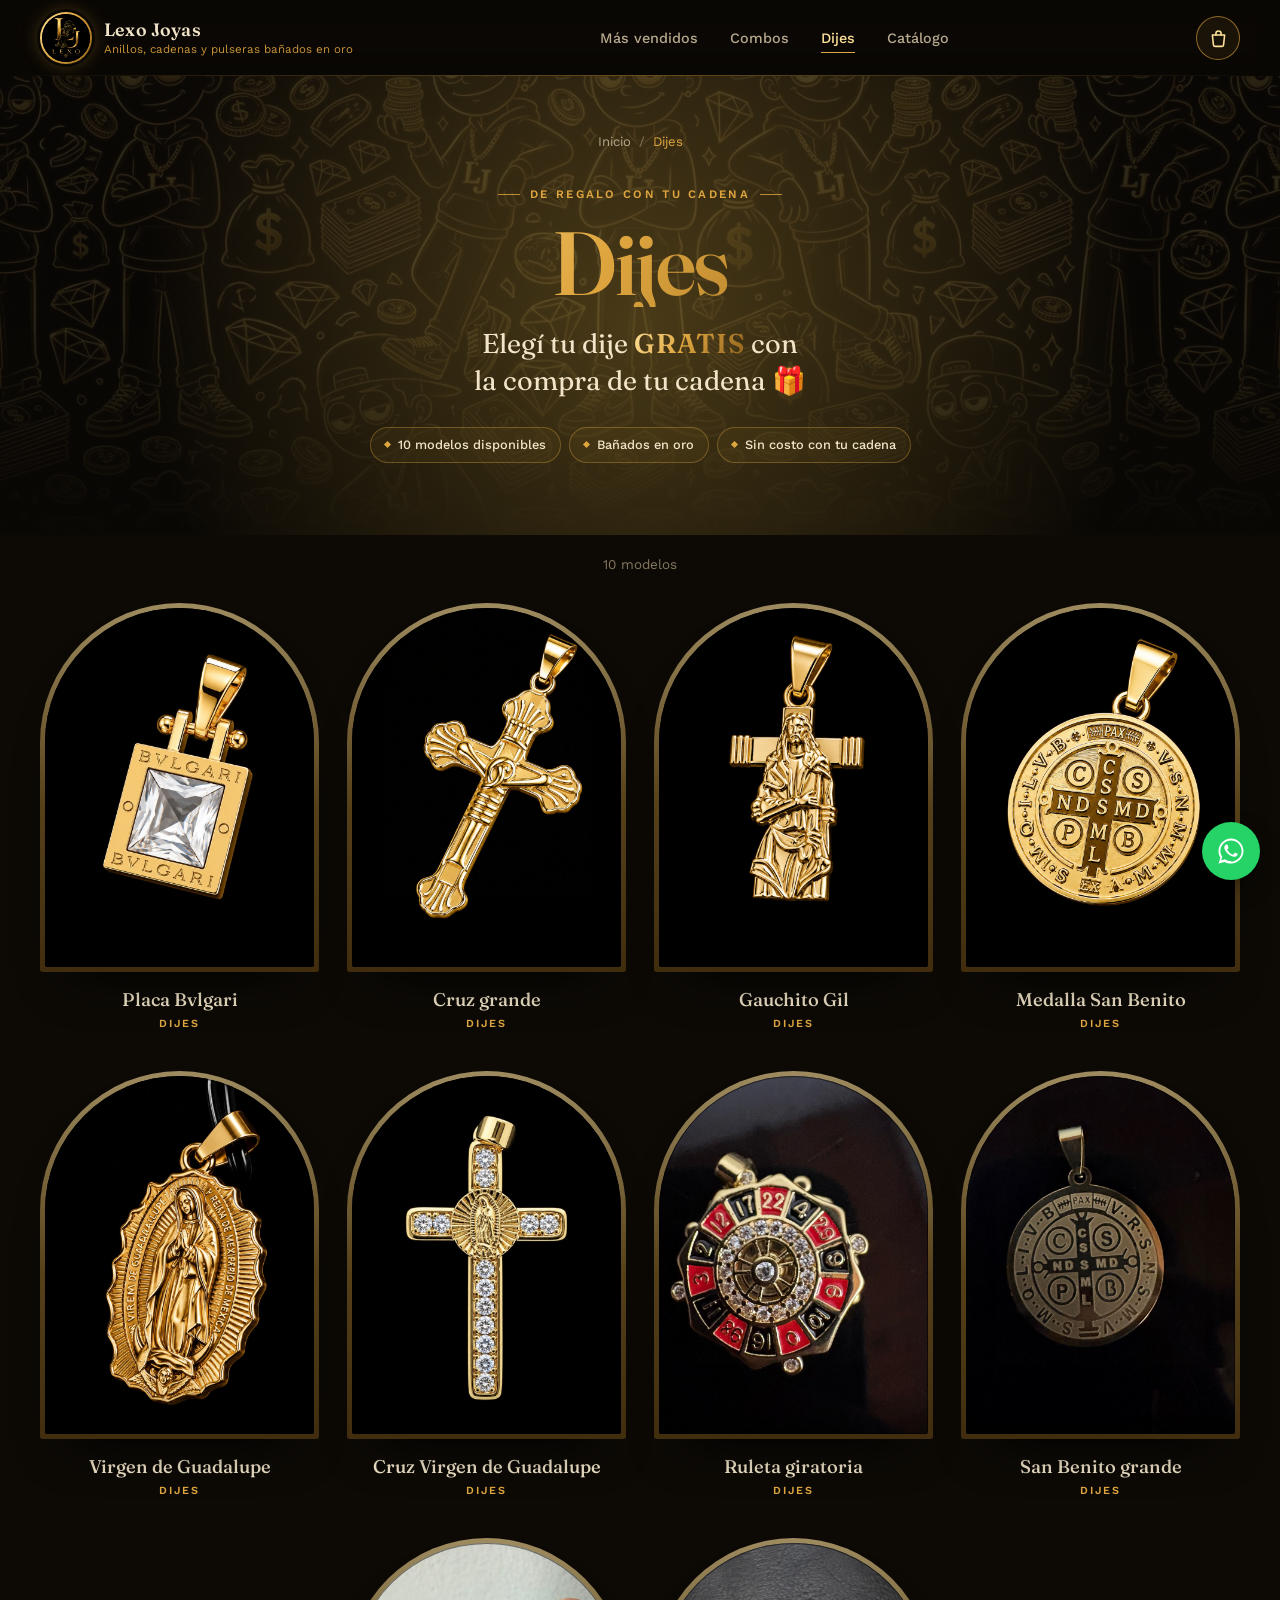
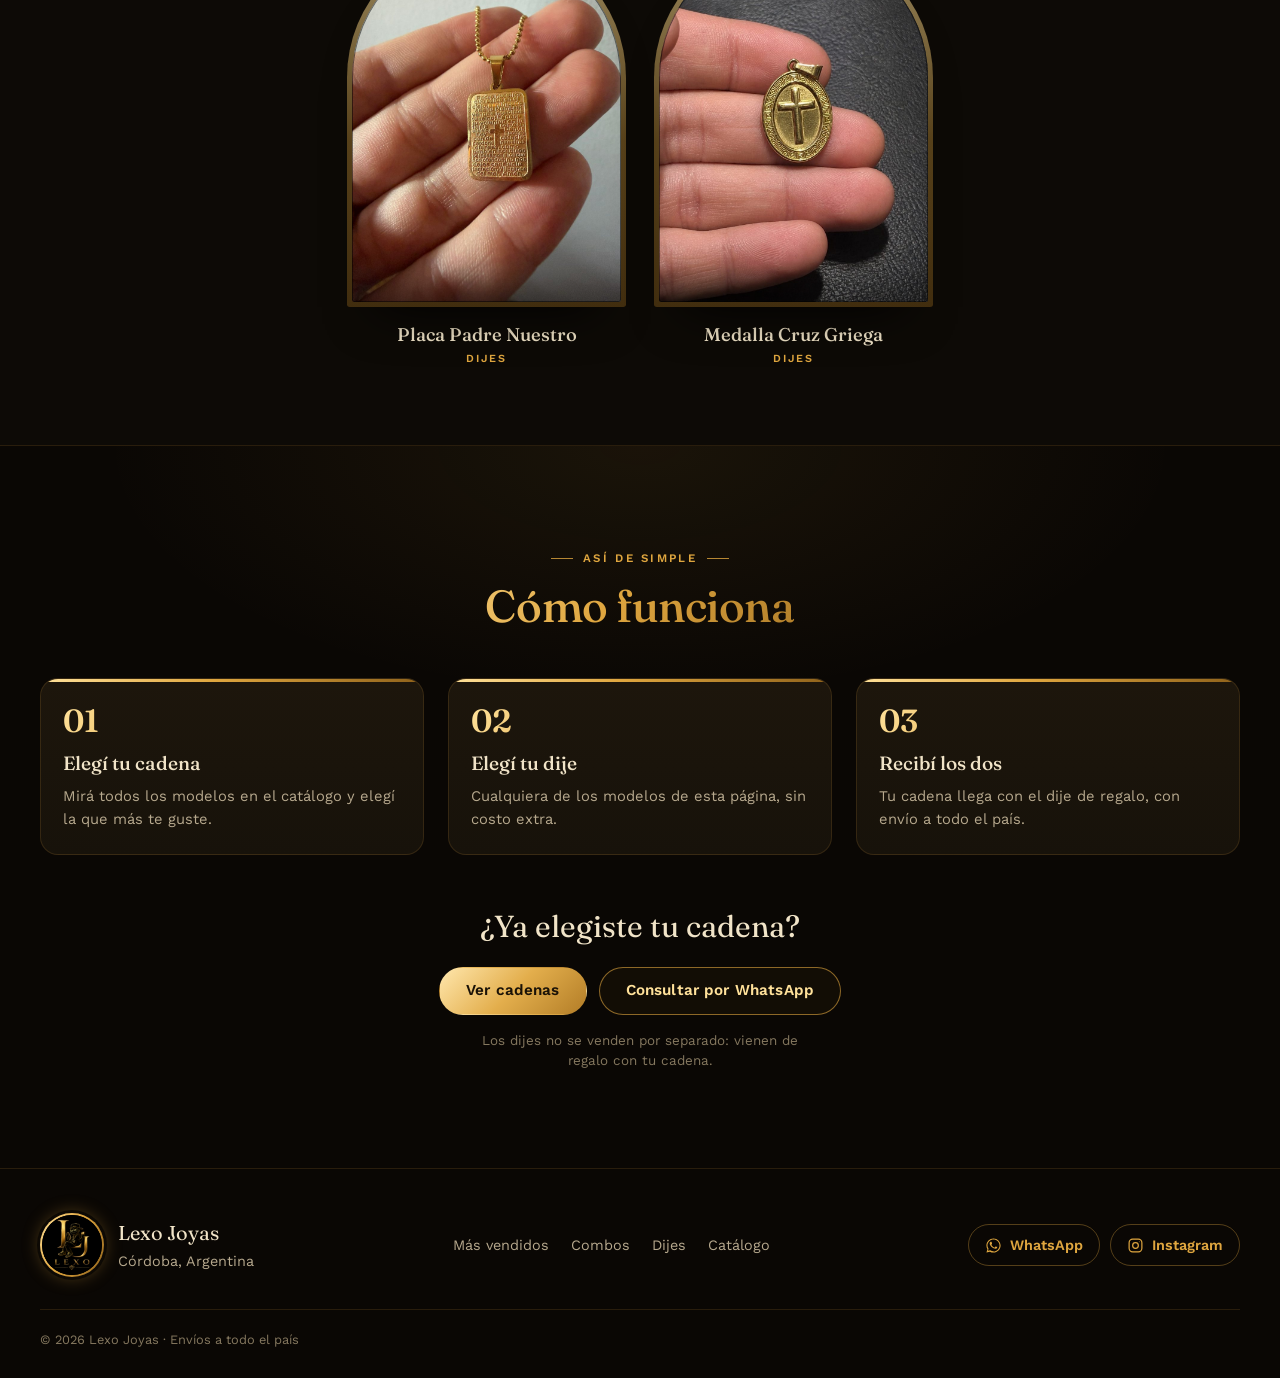
==== dijes.html @ ff671477 "Add files via upload" ====
<!DOCTYPE html>
<html lang="es">
<head>
  <meta charset="UTF-8" />
  <meta name="viewport" content="width=device-width, initial-scale=1.0" />
  <title>Dijes — Lexo Joyas</title>
  <meta name="description" content="Todos los dijes que podés elegir de regalo con la compra de tu cadena en Lexo Joyas." />
  <meta name="theme-color" content="#0a0704" />
  <link rel="icon" type="image/png" href="images/logo-icon-180.png" />
  <link rel="apple-touch-icon" href="images/logo-icon-180.png" />
  <link rel="preconnect" href="https://fonts.googleapis.com" />
  <link rel="preconnect" href="https://fonts.gstatic.com" crossorigin />
  <link
    href="https://fonts.googleapis.com/css2?family=Fraunces:opsz,wght@9..144,400;9..144,500;9..144,600&family=Work+Sans:wght@400;500;600;700&display=swap"
    rel="stylesheet"
  />
  <link rel="stylesheet" href="css/style.css" />
  <script>document.documentElement.classList.add("js");</script>
</head>
<body data-page="dijes">
  <a class="skip-link" href="#galeria">Saltar a la galería</a>

  <!-- ===================== ENCABEZADO ===================== -->
  <header class="site-header" id="site-header">
    <div class="header-inner">
      <a class="brand" href="index.html" aria-label="Lexo Joyas, volver al inicio">
        <span class="brand-avatar">
          <img class="brand-logo" src="images/logo-circle.png" alt="" width="52" height="52" />
        </span>
        <span class="brand-text">
          <span class="brand-name">Lexo Joyas</span>
          <span class="brand-tagline">Anillos, cadenas y pulseras bañados en oro</span>
        </span>
      </a>

      <nav class="main-nav" aria-label="Secciones de la tienda">
        <a href="index.html#destacados">Más vendidos</a>
        <a href="index.html#combos">Combos</a>
        <a href="dijes.html" aria-current="page">Dijes</a>
        <a href="index.html#catalogo">Catálogo</a>
      </nav>

      <button type="button" class="cart-button" id="cart-button" aria-label="Ver carrito" aria-controls="cart-drawer" aria-expanded="false">
        <svg viewBox="0 0 24 24" fill="none" stroke="currentColor" stroke-width="1.8" stroke-linecap="round" stroke-linejoin="round" aria-hidden="true">
          <path d="M5 8h14l-1.2 11.2a2 2 0 0 1-2 1.8H8.2a2 2 0 0 1-2-1.8L5 8Z" />
          <path d="M9 8V6.5a3 3 0 0 1 6 0V8" />
        </svg>
        <span class="cart-count" id="cart-count" hidden>0</span>
      </button>
    </div>
  </header>

  <main id="main">
    <!-- ===================== PORTADA DE DIJES ===================== -->
    <section class="page-hero" id="top">
      <div class="hero-money-bg" aria-hidden="true"></div>
      <div class="hero-glow" aria-hidden="true"></div>
      <div class="page-hero-inner">
        <nav class="breadcrumb" aria-label="Estás en">
          <a href="index.html">Inicio</a>
          <span aria-hidden="true">/</span>
          <span aria-current="page">Dijes</span>
        </nav>
        <p class="eyebrow">De regalo con tu cadena</p>
        <h1 class="page-title gold-heading">Dijes</h1>
        <p class="dijes-headline" id="dijes-headline">Elegí tu dije GRATIS con la compra de tu cadena 🎁</p>
        <ul class="page-hero-chips">
          <li id="dijes-total">Modelos disponibles</li>
          <li>Bañados en oro</li>
          <li>Sin costo con tu cadena</li>
        </ul>
      </div>
    </section>

    <!-- ===================== FILTROS ===================== -->
    <div class="catalog-controls dijes-controls" id="galeria" aria-label="Filtrar dijes">
      <div class="controls-inner">
        <div class="category-pills" id="dije-type-pills" role="group" aria-label="Filtrar por tipo de dije"></div>
      </div>
    </div>

    <!-- ===================== GALERÍA ===================== -->
    <section class="section-inner catalog-body dijes-gallery" aria-live="polite" aria-label="Galería de dijes">
      <p class="catalog-count" id="dijes-count"></p>
      <div class="dijes-grid dijes-grid-full" id="dijes-grid"></div>
    </section>

    <!-- ===================== CÓMO FUNCIONA ===================== -->
    <section class="section dijes-how" aria-labelledby="how-title">
      <div class="section-inner">
        <div class="section-head is-center reveal">
          <p class="eyebrow">Así de simple</p>
          <h2 class="section-title gold-heading" id="how-title">Cómo funciona</h2>
        </div>
        <ol class="steps">
          <li class="step reveal">
            <span class="step-num">01</span>
            <h3>Elegí tu cadena</h3>
            <p>Mirá todos los modelos en el catálogo y elegí la que más te guste.</p>
          </li>
          <li class="step reveal" style="--reveal-delay: 80ms">
            <span class="step-num">02</span>
            <h3>Elegí tu dije</h3>
            <p>Cualquiera de los modelos de esta página, sin costo extra.</p>
          </li>
          <li class="step reveal" style="--reveal-delay: 160ms">
            <span class="step-num">03</span>
            <h3>Recibí los dos</h3>
            <p>Tu cadena llega con el dije de regalo, con envío a todo el país.</p>
          </li>
        </ol>

        <div class="dijes-final-cta reveal">
          <p class="dijes-final-title">¿Ya elegiste tu cadena?</p>
          <div class="dijes-actions">
            <a class="btn btn-gold" href="index.html?categoria=Cadenas#catalogo">Ver cadenas</a>
            <a class="btn btn-outline" id="dijes-whatsapp" href="https://wa.me/5493516847182" target="_blank" rel="noopener">Consultar por WhatsApp</a>
          </div>
          <p class="dijes-note">Los dijes no se venden por separado: vienen de regalo con tu cadena.</p>
        </div>
      </div>
    </section>
  </main>

  <!-- ===================== PIE DE PÁGINA ===================== -->
  <footer class="site-footer">
    <div class="footer-inner">
      <div class="footer-brand-block">
        <span class="brand-avatar brand-avatar-lg">
          <img src="images/logo-circle.png" alt="" width="64" height="64" loading="lazy" />
        </span>
        <div>
          <p class="footer-brand">Lexo Joyas</p>
          <p class="footer-location">Córdoba, Argentina</p>
        </div>
      </div>

      <nav class="footer-nav" aria-label="Secciones">
        <a href="index.html#destacados">Más vendidos</a>
        <a href="index.html#combos">Combos</a>
        <a href="dijes.html">Dijes</a>
        <a href="index.html#catalogo">Catálogo</a>
      </nav>

      <div class="footer-links">
        <a class="footer-whatsapp" href="https://wa.me/5493516847182" target="_blank" rel="noopener">
          <svg viewBox="0 0 24 24" fill="currentColor" aria-hidden="true">
            <path d="M17.5 14.4c-.3-.1-1.7-.9-2-1-.3-.1-.5-.1-.7.1-.2.3-.7 1-.9 1.2-.2.2-.3.2-.6.1-.3-.1-1.3-.5-2.5-1.5-.9-.8-1.5-1.8-1.7-2.1-.2-.3 0-.5.1-.6.1-.1.3-.3.4-.5.1-.1.2-.3.3-.4.1-.2 0-.4 0-.5C10 9 9.5 7.7 9.3 7.2c-.2-.5-.4-.4-.6-.4h-.5c-.2 0-.5.1-.7.3-.2.3-.9.9-.9 2.1s.9 2.5 1.1 2.7c.1.2 1.8 2.8 4.4 3.9.6.3 1.1.4 1.5.6.6.2 1.2.2 1.6.1.5-.1 1.7-.7 1.9-1.4.2-.7.2-1.2.2-1.4 0-.2-.2-.3-.5-.4z"/>
            <path d="M12 2C6.5 2 2 6.5 2 12c0 1.9.5 3.7 1.5 5.3L2 22l4.9-1.3C8.4 21.5 10.2 22 12 22c5.5 0 10-4.5 10-10S17.5 2 12 2zm0 18c-1.6 0-3.2-.4-4.5-1.2l-.3-.2-3 .8.8-2.9-.2-.3C4 15 3.5 13.5 3.5 12c0-4.7 3.8-8.5 8.5-8.5s8.5 3.8 8.5 8.5-3.8 8.5-8.5 8.5z"/>
          </svg>
          WhatsApp
        </a>
        <a class="footer-instagram" href="https://www.instagram.com/lexo.joyas/" target="_blank" rel="noopener">
          <svg viewBox="0 0 24 24" fill="none" stroke="currentColor" stroke-width="1.7" aria-hidden="true">
            <rect x="3" y="3" width="18" height="18" rx="5" />
            <circle cx="12" cy="12" r="4" />
            <circle cx="17.3" cy="6.7" r="0.6" fill="currentColor" stroke="none" />
          </svg>
          Instagram
        </a>
      </div>
    </div>
    <p class="footer-bottom">© <span id="footer-year"></span> Lexo Joyas · Envíos a todo el país</p>
  </footer>

  <!-- ===================== IMAGEN AMPLIADA ===================== -->
  <div class="lightbox-overlay" id="lightbox-overlay" role="dialog" aria-modal="true" aria-label="Imagen ampliada" hidden>
    <button type="button" class="lightbox-close" id="lightbox-close" aria-label="Cerrar imagen">✕</button>
    <button type="button" class="lightbox-nav lightbox-prev" id="lightbox-prev" aria-label="Foto anterior" hidden>
      <svg viewBox="0 0 24 24" fill="none" stroke="currentColor" stroke-width="2" stroke-linecap="round" stroke-linejoin="round" aria-hidden="true"><path d="m15 5-7 7 7 7" /></svg>
    </button>
    <img class="lightbox-image" id="lightbox-image" src="" alt="" />
    <button type="button" class="lightbox-nav lightbox-next" id="lightbox-next" aria-label="Foto siguiente" hidden>
      <svg viewBox="0 0 24 24" fill="none" stroke="currentColor" stroke-width="2" stroke-linecap="round" stroke-linejoin="round" aria-hidden="true"><path d="m9 5 7 7-7 7" /></svg>
    </button>
    <p class="lightbox-caption" id="lightbox-caption"></p>
    <p class="lightbox-counter" id="lightbox-counter" hidden></p>
  </div>

  <!-- ===================== CARRITO ===================== -->
  <div class="cart-overlay" id="cart-overlay"></div>
  <aside class="cart-drawer" id="cart-drawer" aria-label="Carrito de compras" aria-hidden="true">
    <div class="cart-drawer-header">
      <h2>Tu carrito <span class="cart-heading-count" id="cart-heading-count"></span></h2>
      <button type="button" class="cart-close" id="cart-close" aria-label="Cerrar carrito">
        <svg viewBox="0 0 24 24" fill="none" stroke="currentColor" stroke-width="1.8" stroke-linecap="round" aria-hidden="true"><path d="M6 6l12 12M18 6 6 18" /></svg>
      </button>
    </div>

    <div class="cart-body">
      <div class="cart-items" id="cart-items"></div>
      <div class="cart-empty" id="cart-empty">
        <span class="cart-empty-icon">
          <svg viewBox="0 0 24 24" fill="none" stroke="currentColor" stroke-width="1.5" stroke-linecap="round" stroke-linejoin="round" aria-hidden="true"><path d="M5 8h14l-1.2 11.2a2 2 0 0 1-2 1.8H8.2a2 2 0 0 1-2-1.8L5 8Z" /><path d="M9 8V6.5a3 3 0 0 1 6 0V8" /></svg>
        </span>
        <p class="cart-empty-title">Todavía no agregaste productos.</p>
        <p class="cart-empty-copy">Sumá cadenas, pulseras o anillos y finalizá tu pedido por WhatsApp.</p>
        <a class="btn btn-outline btn-sm" href="index.html#catalogo" id="cart-empty-cta">Ver catálogo</a>
      </div>
    </div>

    <div class="cart-footer" id="cart-footer">
      <p class="cart-gift-note" id="cart-gift-note" hidden></p>
      <div class="cart-total-row">
        <span>Total</span>
        <span id="cart-total">$0</span>
      </div>
      <a class="btn-cart-checkout" id="cart-checkout" href="#" target="_blank" rel="noopener">
        <svg viewBox="0 0 24 24" fill="currentColor" aria-hidden="true">
          <path d="M17.5 14.4c-.3-.1-1.7-.9-2-1-.3-.1-.5-.1-.7.1-.2.3-.7 1-.9 1.2-.2.2-.3.2-.6.1-.3-.1-1.3-.5-2.5-1.5-.9-.8-1.5-1.8-1.7-2.1-.2-.3 0-.5.1-.6.1-.1.3-.3.4-.5.1-.1.2-.3.3-.4.1-.2 0-.4 0-.5C10 9 9.5 7.7 9.3 7.2c-.2-.5-.4-.4-.6-.4h-.5c-.2 0-.5.1-.7.3-.2.3-.9.9-.9 2.1s.9 2.5 1.1 2.7c.1.2 1.8 2.8 4.4 3.9.6.3 1.1.4 1.5.6.6.2 1.2.2 1.6.1.5-.1 1.7-.7 1.9-1.4.2-.7.2-1.2.2-1.4 0-.2-.2-.3-.5-.4z"/>
          <path d="M12 2C6.5 2 2 6.5 2 12c0 1.9.5 3.7 1.5 5.3L2 22l4.9-1.3C8.4 21.5 10.2 22 12 22c5.5 0 10-4.5 10-10S17.5 2 12 2zm0 18c-1.6 0-3.2-.4-4.5-1.2l-.3-.2-3 .8.8-2.9-.2-.3C4 15 3.5 13.5 3.5 12c0-4.7 3.8-8.5 8.5-8.5s8.5 3.8 8.5 8.5-3.8 8.5-8.5 8.5z"/>
        </svg>
        Finalizar pedido por WhatsApp
      </a>
      <button type="button" class="btn-cart-clear" id="cart-clear">Vaciar carrito</button>
    </div>
  </aside>

  <!-- ===================== WHATSAPP FLOTANTE ===================== -->
  <a class="whatsapp-float" id="whatsapp-float" href="#" target="_blank" rel="noopener" aria-label="Consultar por WhatsApp">
    <svg viewBox="0 0 24 24" fill="currentColor" aria-hidden="true">
      <path d="M17.5 14.4c-.3-.1-1.7-.9-2-1-.3-.1-.5-.1-.7.1-.2.3-.7 1-.9 1.2-.2.2-.3.2-.6.1-.3-.1-1.3-.5-2.5-1.5-.9-.8-1.5-1.8-1.7-2.1-.2-.3 0-.5.1-.6.1-.1.3-.3.4-.5.1-.1.2-.3.3-.4.1-.2 0-.4 0-.5C10 9 9.5 7.7 9.3 7.2c-.2-.5-.4-.4-.6-.4h-.5c-.2 0-.5.1-.7.3-.2.3-.9.9-.9 2.1s.9 2.5 1.1 2.7c.1.2 1.8 2.8 4.4 3.9.6.3 1.1.4 1.5.6.6.2 1.2.2 1.6.1.5-.1 1.7-.7 1.9-1.4.2-.7.2-1.2.2-1.4 0-.2-.2-.3-.5-.4z"/>
      <path d="M12 2C6.5 2 2 6.5 2 12c0 1.9.5 3.7 1.5 5.3L2 22l4.9-1.3C8.4 21.5 10.2 22 12 22c5.5 0 10-4.5 10-10S17.5 2 12 2zm0 18c-1.6 0-3.2-.4-4.5-1.2l-.3-.2-3 .8.8-2.9-.2-.3C4 15 3.5 13.5 3.5 12c0-4.7 3.8-8.5 8.5-8.5s8.5 3.8 8.5 8.5-3.8 8.5-8.5 8.5z"/>
    </svg>
  </a>

  <script src="js/products.js"></script>
  <script src="js/app.js"></script>
</body>
</html>
---- css/style.css ----
/* ============================================================
   LEXO JOYAS — Estilos
   Los colores y medidas generales están en :root.
   Cambiando esos valores cambia todo el sitio de forma pareja.
   ============================================================ */
:root {
  /* Fondos */
  --color-bg: #0d0a06;
  --color-bg-header: #0a0704;
  --color-bg-alt: #110d07;
  --color-card: #17120a;
  --color-card-2: #1d160c;

  /* Textos */
  --color-ink: #f6ecd9;
  --color-ink-soft: #b7a98e;
  --color-ink-mute: #85785f;
  --color-cream-on-dark: #f1e4c8;

  /* Dorados */
  --color-amber: #dfa63f;
  --color-amber-deep: #8f621b;
  --color-gold-bright: #ffe19a;
  --gold-gradient: linear-gradient(120deg, var(--color-gold-bright) 0%, var(--color-amber) 45%, var(--color-amber-deep) 100%);
  --gold-gradient-soft: linear-gradient(135deg, #ffe7ad 0%, #e3ae4c 50%, #b37d27 100%);

  /* Otros */
  --color-green: #25d366;
  --color-green-deep: #1faa53;
  --color-card-border: rgba(223, 166, 63, 0.14);
  --color-card-border-hover: rgba(223, 166, 63, 0.5);
  --shadow-card: 0 18px 40px -22px rgba(0, 0, 0, 0.85);
  --shadow-lift: 0 28px 50px -26px rgba(0, 0, 0, 0.95);
  --shadow-glow: 0 0 24px rgba(223, 166, 63, 0.25);

  --radius-card: 18px;
  --radius-sm: 12px;
  --radius-pill: 999px;
  --font-display: "Fraunces", Georgia, serif;
  --font-body: "Work Sans", system-ui, -apple-system, "Segoe UI", sans-serif;
  --container: 1200px;
  --gutter: 16px;
  --header-h: 64px;
  --ease-out: cubic-bezier(0.2, 0.7, 0.2, 1);
}

@media (min-width: 640px) {
  :root {
    --gutter: 24px;
  }
}

@media (min-width: 900px) {
  :root {
    --header-h: 76px;
  }
}

/* ============================================================
   Base
   ============================================================ */
*,
*::before,
*::after {
  box-sizing: border-box;
}

[hidden] {
  display: none !important;
}

html {
  scroll-behavior: smooth;
  scroll-padding-top: calc(var(--header-h) + 8px);
  -webkit-text-size-adjust: 100%;
}

body {
  margin: 0;
  font-family: var(--font-body);
  color: var(--color-ink);
  background: var(--color-bg);
  line-height: 1.55;
  -webkit-font-smoothing: antialiased;
  -moz-osx-font-smoothing: grayscale;
  overflow-x: hidden;
}

body.no-scroll {
  overflow: hidden;
}

img {
  max-width: 100%;
  display: block;
}

a {
  color: inherit;
}

button {
  font: inherit;
}

:focus-visible {
  outline: 2px solid var(--color-amber);
  outline-offset: 3px;
}

::selection {
  background: rgba(223, 166, 63, 0.35);
  color: #fff;
}

.skip-link {
  position: absolute;
  left: 12px;
  top: -60px;
  z-index: 300;
  padding: 10px 16px;
  border-radius: var(--radius-pill);
  background: var(--color-amber);
  color: #1a1207;
  font-weight: 600;
  text-decoration: none;
  transition: top 0.2s ease;
}

.skip-link:focus {
  top: 12px;
}

.gold-heading {
  background: var(--gold-gradient);
  -webkit-background-clip: text;
  background-clip: text;
  color: transparent;
}

/* ============================================================
   Botones
   ============================================================ */
.btn {
  position: relative;
  display: inline-flex;
  align-items: center;
  justify-content: center;
  gap: 8px;
  min-height: 48px;
  padding: 0 26px;
  border-radius: var(--radius-pill);
  border: 1px solid var(--color-amber);
  font-family: var(--font-body);
  font-size: 0.95rem;
  font-weight: 600;
  letter-spacing: 0.01em;
  text-decoration: none;
  cursor: pointer;
  overflow: hidden;
  isolation: isolate;
  transition: transform 0.2s var(--ease-out), box-shadow 0.2s ease, background-color 0.2s ease, color 0.2s ease;
}

.btn:hover {
  transform: translateY(-2px);
  box-shadow: var(--shadow-glow);
}

.btn:active {
  transform: translateY(0);
}

.btn-sm {
  min-height: 40px;
  padding: 0 20px;
  font-size: 0.88rem;
}

.btn-gold {
  background: var(--gold-gradient-soft);
  color: #1a1207;
  border-color: transparent;
}

/* Brillo que cruza el botón dorado al pasar el mouse */
.btn-gold::after {
  content: "";
  position: absolute;
  inset: 0;
  z-index: -1;
  background: linear-gradient(110deg, transparent 30%, rgba(255, 255, 255, 0.55) 50%, transparent 70%);
  transform: translateX(-120%);
  transition: transform 0.7s var(--ease-out);
}

.btn-gold:hover::after {
  transform: translateX(120%);
}

.btn-outline {
  background: rgba(223, 166, 63, 0.04);
  color: var(--color-gold-bright);
  border-color: rgba(223, 166, 63, 0.6);
}

.btn-outline:hover {
  background: rgba(223, 166, 63, 0.12);
  border-color: var(--color-amber);
}

.btn-wa {
  background: var(--color-green);
  border-color: var(--color-green);
  color: #fff;
}

.btn-wa:hover {
  background: var(--color-green-deep);
  box-shadow: 0 10px 24px -10px rgba(37, 211, 102, 0.6);
}

.btn-wa svg {
  width: 18px;
  height: 18px;
  flex-shrink: 0;
}

/* ============================================================
   Encabezado
   ============================================================ */
.site-header {
  position: sticky;
  top: 0;
  z-index: 40;
  height: var(--header-h);
  padding: 0 var(--gutter);
  color: var(--color-cream-on-dark);
  background: rgba(10, 7, 4, 0.78);
  backdrop-filter: blur(14px) saturate(1.2);
  -webkit-backdrop-filter: blur(14px) saturate(1.2);
  transition: background-color 0.3s ease, box-shadow 0.3s ease;
}

.site-header::after {
  content: "";
  position: absolute;
  left: 0;
  right: 0;
  bottom: 0;
  height: 1px;
  background: linear-gradient(90deg, transparent, rgba(223, 166, 63, 0.45) 50%, transparent);
}

.site-header.is-scrolled {
  background: rgba(10, 7, 4, 0.94);
  box-shadow: 0 14px 30px -20px rgba(0, 0, 0, 0.9);
}

.header-inner {
  max-width: var(--container);
  height: 100%;
  margin: 0 auto;
  display: flex;
  align-items: center;
  justify-content: space-between;
  gap: 16px;
}

.brand {
  display: inline-flex;
  align-items: center;
  gap: 12px;
  min-width: 0;
  text-decoration: none;
  color: inherit;
}

/* Logo circular tipo foto de perfil, con aro dorado */
.brand-avatar {
  position: relative;
  flex-shrink: 0;
  width: 46px;
  height: 46px;
  padding: 2px;
  border-radius: 50%;
  background: var(--gold-gradient);
  box-shadow: 0 0 0 3px rgba(10, 7, 4, 0.9), 0 0 18px rgba(223, 166, 63, 0.35);
  transition: transform 0.3s var(--ease-out), box-shadow 0.3s ease;
}

.brand-logo,
.brand-avatar img {
  width: 100%;
  height: 100%;
  border-radius: 50%;
  object-fit: cover;
  background: #000;
  box-shadow: inset 0 0 0 1px rgba(0, 0, 0, 0.6);
}

.brand:hover .brand-avatar {
  transform: scale(1.04);
  box-shadow: 0 0 0 3px rgba(10, 7, 4, 0.9), 0 0 26px rgba(223, 166, 63, 0.55);
}

.brand-text {
  display: flex;
  flex-direction: column;
  min-width: 0;
  line-height: 1.15;
}

.brand-name {
  font-family: var(--font-display);
  font-weight: 600;
  font-size: 1.12rem;
  letter-spacing: 0.01em;
  color: var(--color-cream-on-dark);
  white-space: nowrap;
}

.brand-tagline {
  margin-top: 3px;
  font-size: 0.72rem;
  color: var(--color-amber);
  opacity: 0.9;
  white-space: nowrap;
  overflow: hidden;
  text-overflow: ellipsis;
  display: none;
}

.main-nav {
  display: none;
  align-items: center;
  gap: 4px;
}

.main-nav a {
  position: relative;
  padding: 8px 14px;
  font-size: 0.9rem;
  font-weight: 500;
  color: var(--color-ink-soft);
  text-decoration: none;
  border-radius: var(--radius-pill);
  transition: color 0.2s ease, background-color 0.2s ease;
}

.main-nav a::after {
  content: "";
  position: absolute;
  left: 14px;
  right: 14px;
  bottom: 4px;
  height: 1px;
  background: var(--color-amber);
  transform: scaleX(0);
  transform-origin: center;
  transition: transform 0.25s var(--ease-out);
}

.main-nav a:hover {
  color: var(--color-gold-bright);
}

.main-nav a:hover::after {
  transform: scaleX(1);
}

.cart-button {
  position: relative;
  flex-shrink: 0;
  display: inline-flex;
  align-items: center;
  justify-content: center;
  width: 44px;
  height: 44px;
  border-radius: 50%;
  border: 1px solid rgba(223, 166, 63, 0.6);
  background: rgba(223, 166, 63, 0.08);
  color: var(--color-gold-bright);
  cursor: pointer;
  transition: box-shadow 0.2s ease, transform 0.2s var(--ease-out), background-color 0.2s ease;
}

.cart-button svg {
  width: 21px;
  height: 21px;
}

.cart-button:hover {
  box-shadow: var(--shadow-glow);
  background: rgba(223, 166, 63, 0.16);
  transform: translateY(-1px);
}

.cart-count {
  position: absolute;
  top: -5px;
  right: -5px;
  min-width: 20px;
  height: 20px;
  padding: 0 5px;
  display: flex;
  align-items: center;
  justify-content: center;
  border-radius: var(--radius-pill);
  background: var(--gold-gradient-soft);
  color: #1a1207;
  font-size: 0.7rem;
  font-weight: 700;
  box-shadow: 0 0 0 2px var(--color-bg-header);
}

.cart-count.is-bumping {
  animation: cart-bump 0.45s var(--ease-out);
}

@keyframes cart-bump {
  0% { transform: scale(1); }
  40% { transform: scale(1.35); }
  100% { transform: scale(1); }
}

@media (min-width: 640px) {
  .brand-avatar {
    width: 52px;
    height: 52px;
  }

  .brand-tagline {
    display: block;
  }
}

@media (min-width: 900px) {
  .main-nav {
    display: flex;
  }
}

/* ============================================================
   Etiquetas y títulos de sección
   ============================================================ */
.eyebrow {
  display: inline-flex;
  align-items: center;
  gap: 10px;
  margin: 0 0 14px;
  font-size: 0.72rem;
  font-weight: 600;
  letter-spacing: 0.2em;
  text-transform: uppercase;
  color: var(--color-amber);
}

.eyebrow::before,
.is-center .eyebrow::after {
  content: "";
  width: 22px;
  height: 1px;
  background: currentColor;
  opacity: 0.8;
}

.eyebrow-extra {
  display: none;
}

@media (min-width: 480px) {
  .eyebrow-extra {
    display: inline;
  }
}

.section {
  padding: 64px var(--gutter);
}

.section-inner {
  max-width: var(--container);
  margin: 0 auto;
}

.section-head {
  margin: 0 0 28px;
}

.section-head.is-center {
  text-align: center;
  max-width: 640px;
  margin-left: auto;
  margin-right: auto;
  margin-bottom: 36px;
}

.section-title {
  text-wrap: balance;
  margin: 0;
  font-family: var(--font-display);
  font-weight: 500;
  font-size: clamp(1.9rem, 2.6vw + 1rem, 2.8rem);
  line-height: 1.08;
  letter-spacing: -0.01em;
}

.section-sub {
  margin: 12px 0 0;
  color: var(--color-ink-soft);
  font-size: 1rem;
}

@media (min-width: 768px) {
  .section {
    padding: 96px var(--gutter);
  }

  .section-head {
    margin-bottom: 36px;
  }

  .section-head.is-center {
    margin-bottom: 48px;
  }
}

/* ============================================================
   Hero
   ============================================================ */
.hero {
  position: relative;
  overflow: hidden;
  padding: 52px var(--gutter) 60px;
  background: radial-gradient(ellipse at top, rgba(26, 20, 11, 0.7) 0%, rgba(10, 8, 5, 0.9) 65%);
}

.hero-money-bg {
  position: absolute;
  inset: 0;
  background-image: url("../images/hero-money-bg.jpg");
  background-repeat: repeat;
  background-size: 900px auto;
  background-position: center;
  opacity: 0.14;
  pointer-events: none;
  -webkit-mask-image: linear-gradient(180deg, #000 55%, transparent 100%);
  mask-image: linear-gradient(180deg, #000 55%, transparent 100%);
}

.hero-glow {
  position: absolute;
  top: -30%;
  right: -15%;
  width: 70%;
  aspect-ratio: 1;
  background: radial-gradient(circle at 60% 40%, rgba(231, 184, 70, 0.3), rgba(231, 184, 70, 0) 70%);
  pointer-events: none;
}

.hero-inner {
  position: relative;
  z-index: 1;
  max-width: var(--container);
  margin: 0 auto;
  display: grid;
  gap: 48px;
  align-items: center;
}

.hero h1 {
  text-wrap: balance;
  margin: 0 0 20px;
  max-width: 17ch;
  font-family: var(--font-display);
  font-weight: 600;
  font-size: clamp(2.2rem, 4.2vw + 1rem, 3.9rem);
  line-height: 1.06;
  letter-spacing: -0.02em;
  background: var(--gold-gradient);
  -webkit-background-clip: text;
  background-clip: text;
  color: transparent;
}

.hero-copy {
  max-width: 50ch;
  margin: 0 0 30px;
  font-size: 1.05rem;
  color: var(--color-ink-soft);
}

.hero-actions {
  display: flex;
  flex-wrap: wrap;
  gap: 12px;
}

.hero-promo {
  display: inline-flex;
  align-items: center;
  gap: 10px;
  margin-top: 28px;
  padding: 10px 18px;
  border: 1px solid rgba(223, 166, 63, 0.4);
  border-radius: var(--radius-pill);
  background: rgba(223, 166, 63, 0.08);
  color: var(--color-gold-bright);
  font-weight: 600;
  font-size: 0.88rem;
  text-decoration: none;
  transition: background-color 0.2s ease, border-color 0.2s ease;
}

.hero-promo::after {
  content: "→";
  transition: transform 0.2s var(--ease-out);
}

.hero-promo:hover {
  background: rgba(223, 166, 63, 0.16);
  border-color: var(--color-amber);
}

.hero-promo:hover::after {
  transform: translateX(3px);
}

.hero-promo:empty {
  display: none;
}

/* Collage de fotos del hero (solo en pantallas grandes) */
.hero-visual {
  display: none;
}

@media (min-width: 900px) {
  .hero {
    padding: 80px var(--gutter) 96px;
  }

  .hero-inner {
    grid-template-columns: 1.05fr 0.95fr;
    gap: 56px;
  }

  .hero-visual {
    display: block;
    position: relative;
    height: 540px;
  }
}

.hv {
  position: absolute;
  margin: 0;
  overflow: hidden;
  background: #000;
  border: 1px solid rgba(223, 166, 63, 0.35);
  box-shadow: 0 40px 70px -35px rgba(0, 0, 0, 0.95);
}

.hv img {
  width: 100%;
  height: 100%;
  object-fit: cover;
}

.hv-main {
  left: 17%;
  top: 0;
  width: 50%;
  height: 90%;
  border-radius: 999px 999px 24px 24px;
  outline: 1px solid rgba(223, 166, 63, 0.25);
  outline-offset: 8px;
}

.hv-a {
  right: 0;
  top: 12%;
  width: 32%;
  aspect-ratio: 3 / 4;
  border-radius: 20px;
  animation: float-soft 7s ease-in-out infinite;
}

.hv-b {
  left: 0;
  bottom: 4%;
  width: 34%;
  aspect-ratio: 1;
  border-radius: 20px;
  animation: float-soft 8s ease-in-out -3s infinite;
}

.hv-badge {
  position: absolute;
  right: 6%;
  bottom: 2%;
  width: 124px;
  height: 124px;
  border-radius: 50%;
  display: flex;
  flex-direction: column;
  align-items: center;
  justify-content: center;
  gap: 2px;
  text-align: center;
  padding: 14px;
  background: var(--gold-gradient-soft);
  color: #1a1207;
  font-size: 0.78rem;
  font-weight: 700;
  line-height: 1.2;
  box-shadow: 0 20px 40px -18px rgba(0, 0, 0, 0.9), 0 0 0 6px rgba(13, 10, 6, 0.85);
  transform: rotate(-8deg);
}

.hv-badge span {
  font-size: 1.4rem;
  line-height: 1;
}

@keyframes float-soft {
  0%,
  100% { transform: translateY(0); }
  50% { transform: translateY(-10px); }
}

/* ============================================================
   Beneficios
   ============================================================ */
.perks {
  position: relative;
  background: var(--color-bg-alt);
  border-top: 1px solid var(--color-card-border);
  border-bottom: 1px solid var(--color-card-border);
}

.perks-list {
  max-width: var(--container);
  margin: 0 auto;
  padding: 20px var(--gutter);
  list-style: none;
  display: grid;
  grid-template-columns: repeat(2, minmax(0, 1fr));
  gap: 16px 12px;
}

.perk {
  display: flex;
  align-items: center;
  gap: 12px;
  min-width: 0;
}

.perk-icon {
  flex-shrink: 0;
  width: 40px;
  height: 40px;
  border-radius: 50%;
  display: flex;
  align-items: center;
  justify-content: center;
  color: var(--color-amber);
  border: 1px solid rgba(223, 166, 63, 0.3);
  background: rgba(223, 166, 63, 0.06);
}

.perk-icon svg {
  width: 20px;
  height: 20px;
}

.perk strong {
  display: block;
  font-size: 0.84rem;
  font-weight: 600;
  line-height: 1.25;
  color: var(--color-ink);
}

.perk small {
  display: none;
  font-size: 0.74rem;
  color: var(--color-ink-soft);
}

@media (min-width: 640px) {
  .perk small {
    display: block;
  }
}

@media (max-width: 639px) {
  .perks-list {
    gap: 12px 10px;
    padding-top: 16px;
    padding-bottom: 16px;
  }

  .perk {
    gap: 10px;
  }

  .perk-icon {
    width: 34px;
    height: 34px;
  }

  .perk-icon svg {
    width: 17px;
    height: 17px;
  }

  .perk strong {
    font-size: 0.8rem;
  }
}

@media (min-width: 900px) {
  .perks-list {
    grid-template-columns: repeat(4, minmax(0, 1fr));
    padding-top: 24px;
    padding-bottom: 24px;
  }

  .perk {
    justify-content: center;
  }

  .perk strong {
    font-size: 0.92rem;
  }

  .perk small {
    font-size: 0.8rem;
  }
}

/* ============================================================
   Tarjetas de producto
   ============================================================ */
.catalog-grid {
  display: grid;
  grid-template-columns: repeat(2, minmax(0, 1fr));
  gap: 12px;
}

@media (min-width: 640px) {
  .catalog-grid {
    grid-template-columns: repeat(3, minmax(0, 1fr));
    gap: 20px;
  }
}

@media (min-width: 1000px) {
  .catalog-grid {
    grid-template-columns: repeat(4, minmax(0, 1fr));
    gap: 24px;
  }
}

.card {
  position: relative;
  display: flex;
  flex-direction: column;
  min-width: 0;
  background: linear-gradient(180deg, var(--color-card-2), var(--color-card));
  border: 1px solid var(--color-card-border);
  border-radius: var(--radius-card);
  overflow: hidden;
  transition: transform 0.35s var(--ease-out), border-color 0.3s ease, box-shadow 0.35s ease;
}

.card:hover {
  transform: translateY(-4px);
  border-color: var(--color-card-border-hover);
  box-shadow: var(--shadow-lift);
}

.card-image {
  position: relative;
  overflow: hidden;
  aspect-ratio: 4 / 5;
  background: radial-gradient(circle at 50% 35%, #2a1f10, var(--color-bg-header) 75%);
  cursor: zoom-in;
}

.card-image img {
  position: absolute;
  inset: 0;
  width: 100%;
  height: 100%;
  object-fit: cover;
  transition: transform 0.7s var(--ease-out);
}

.card:hover .card-image img {
  transform: scale(1.06);
}

.card-image-fallback {
  position: absolute;
  inset: 0;
  display: flex;
  flex-direction: column;
  align-items: center;
  justify-content: center;
  gap: 8px;
  color: var(--color-cream-on-dark);
}

.card-image-fallback svg {
  width: 30px;
  height: 30px;
  opacity: 0.85;
}

.fallback-label {
  padding: 0 12px;
  font-size: 0.66rem;
  font-weight: 600;
  text-align: center;
  color: var(--color-ink-soft);
}

.card-image::after {
  content: "";
  position: absolute;
  inset: auto 0 0 0;
  height: 30%;
  background: linear-gradient(180deg, transparent, rgba(6, 4, 2, 0.55));
  pointer-events: none;
}

.card-tag {
  position: absolute;
  z-index: 1;
  left: 10px;
  top: 10px;
  padding: 4px 10px;
  border-radius: var(--radius-pill);
  background: rgba(8, 6, 3, 0.6);
  border: 1px solid rgba(231, 184, 70, 0.35);
  backdrop-filter: blur(4px);
  -webkit-backdrop-filter: blur(4px);
  color: var(--color-gold-bright);
  font-size: 0.66rem;
  font-weight: 600;
  letter-spacing: 0.04em;
}

.card-zoom {
  position: absolute;
  z-index: 1;
  right: 10px;
  top: 10px;
  width: 32px;
  height: 32px;
  border-radius: 50%;
  display: flex;
  align-items: center;
  justify-content: center;
  background: rgba(8, 6, 3, 0.6);
  color: var(--color-gold-bright);
  opacity: 0;
  transform: scale(0.85);
  transition: opacity 0.25s ease, transform 0.25s var(--ease-out);
  pointer-events: none;
}

.card-zoom svg {
  width: 16px;
  height: 16px;
}

.card-image:hover .card-zoom,
.card-image:focus-visible .card-zoom {
  opacity: 1;
  transform: scale(1);
}

.card-body {
  flex: 1;
  display: flex;
  flex-direction: column;
  gap: 4px;
  padding: 12px 12px 14px;
}

.card-name {
  margin: 0;
  font-family: var(--font-display);
  font-weight: 500;
  font-size: 1rem;
  line-height: 1.25;
  color: var(--color-ink);
}

.card-desc {
  flex: 1;
  margin: 0;
  font-size: 0.8rem;
  color: var(--color-ink-soft);
  display: -webkit-box;
  -webkit-line-clamp: 2;
  -webkit-box-orient: vertical;
  overflow: hidden;
}

.card-bottom {
  margin-top: 10px;
  display: flex;
  flex-direction: column;
  gap: 10px;
}

.card-price {
  font-size: 1.05rem;
  font-weight: 700;
  letter-spacing: 0.01em;
  color: var(--color-gold-bright);
}

.card-actions {
  display: flex;
  align-items: center;
  gap: 8px;
}

.btn-add {
  flex: 1;
  min-width: 0;
  display: inline-flex;
  align-items: center;
  justify-content: center;
  gap: 7px;
  height: 40px;
  padding: 0 12px;
  border: none;
  border-radius: var(--radius-pill);
  background: var(--gold-gradient-soft);
  color: #1a1207;
  font-size: 0.84rem;
  font-weight: 600;
  cursor: pointer;
  transition: transform 0.2s var(--ease-out), box-shadow 0.2s ease, filter 0.2s ease;
}

.btn-add svg {
  width: 17px;
  height: 17px;
  flex-shrink: 0;
}

.btn-add:hover {
  filter: brightness(1.06);
  box-shadow: var(--shadow-glow);
  transform: translateY(-1px);
}

.btn-add.is-added {
  background: var(--color-card-2);
  color: var(--color-gold-bright);
  box-shadow: inset 0 0 0 1px var(--color-amber);
}

.btn-wa-icon {
  flex-shrink: 0;
  width: 40px;
  height: 40px;
  border-radius: 50%;
  display: inline-flex;
  align-items: center;
  justify-content: center;
  background: rgba(37, 211, 102, 0.12);
  border: 1px solid rgba(37, 211, 102, 0.5);
  color: var(--color-green);
  transition: background-color 0.2s ease, color 0.2s ease, transform 0.2s var(--ease-out);
}

.btn-wa-icon svg {
  width: 19px;
  height: 19px;
}

.btn-wa-icon:hover {
  background: var(--color-green);
  color: #fff;
  transform: translateY(-1px);
}

@media (min-width: 640px) {
  .card-body {
    gap: 6px;
    padding: 16px 16px 18px;
  }

  .card-name {
    font-size: 1.12rem;
  }

  .card-desc {
    font-size: 0.88rem;
  }

  .card-price {
    font-size: 1.15rem;
  }

  .card-tag {
    left: 12px;
    top: 12px;
    font-size: 0.7rem;
  }
}

/* Celulares angostos: botones más compactos para que entre el texto */
@media (max-width: 400px) {
  .card-actions {
    gap: 6px;
  }

  .btn-add {
    gap: 5px;
    height: 38px;
    padding: 0 8px;
    font-size: 0.8rem;
  }

  .btn-add svg {
    width: 15px;
    height: 15px;
  }

  .btn-wa-icon {
    width: 38px;
    height: 38px;
  }
}

@media (max-width: 340px) {
  .btn-add svg {
    display: none;
  }
}

/* ============================================================
   Más vendidos
   ============================================================ */
.featured-section {
  padding-bottom: 32px;
}

/* En celular se deslizan de costado; en pantallas grandes, grilla */
.featured-grid {
  display: grid;
  grid-auto-flow: column;
  grid-auto-columns: minmax(62%, 1fr);
  gap: 12px;
  overflow-x: auto;
  scroll-snap-type: x mandatory;
  margin: 0 calc(var(--gutter) * -1);
  padding: 4px var(--gutter) 16px;
  scroll-padding: 0 var(--gutter);
  scrollbar-width: none;
}

.featured-grid::-webkit-scrollbar {
  display: none;
}

.featured-grid > .card {
  scroll-snap-align: start;
}

@media (min-width: 640px) {
  .featured-grid {
    grid-auto-flow: row;
    grid-template-columns: repeat(3, minmax(0, 1fr));
    grid-auto-columns: auto;
    gap: 20px;
    overflow: visible;
    margin: 0;
    padding: 0;
  }
}

@media (min-width: 1000px) {
  .featured-grid {
    gap: 28px;
  }
}

.card-top-badge {
  position: absolute;
  z-index: 1;
  right: 10px;
  bottom: 10px;
  display: inline-flex;
  align-items: center;
  gap: 5px;
  padding: 4px 10px;
  border-radius: var(--radius-pill);
  background: var(--gold-gradient-soft);
  color: #1a1207;
  font-size: 0.66rem;
  font-weight: 700;
  letter-spacing: 0.04em;
  text-transform: uppercase;
}

.card-top-badge svg {
  width: 11px;
  height: 11px;
}

/* ============================================================
   Combos
   ============================================================ */
.combos-section {
  background:
    radial-gradient(ellipse 60% 50% at 50% 0%, rgba(223, 166, 63, 0.08), transparent 70%),
    var(--color-bg-header);
  border-top: 1px solid var(--color-card-border);
  border-bottom: 1px solid var(--color-card-border);
}

.combos-grid {
  display: grid;
  grid-auto-flow: column;
  grid-auto-columns: 86%;
  gap: 14px;
  overflow-x: auto;
  scroll-snap-type: x mandatory;
  margin: 0 calc(var(--gutter) * -1);
  padding: 6px var(--gutter) 18px;
  scroll-padding: 0 var(--gutter);
  scrollbar-width: none;
}

.combos-grid::-webkit-scrollbar {
  display: none;
}

@media (min-width: 760px) {
  .combos-grid {
    grid-auto-flow: row;
    grid-template-columns: repeat(auto-fit, minmax(260px, 1fr));
    grid-auto-columns: auto;
    gap: 24px;
    overflow: visible;
    margin: 0;
    padding: 0;
  }
}

.combo-card {
  position: relative;
  scroll-snap-align: start;
  display: flex;
  flex-direction: column;
  gap: 18px;
  padding: 26px 22px 22px;
  background: linear-gradient(180deg, var(--color-card-2), var(--color-card));
  border: 1px solid var(--color-card-border);
  border-radius: var(--radius-card);
  box-shadow: var(--shadow-card);
  overflow: hidden;
  transition: border-color 0.3s ease, transform 0.35s var(--ease-out), box-shadow 0.35s ease;
}

.combo-card::before {
  content: "";
  position: absolute;
  top: 0;
  left: 0;
  right: 0;
  height: 3px;
  background: var(--gold-gradient);
}

.combo-card:hover {
  border-color: var(--color-card-border-hover);
  transform: translateY(-4px);
  box-shadow: var(--shadow-lift);
}

.combo-label {
  display: inline-block;
  margin-bottom: 8px;
  font-size: 0.7rem;
  font-weight: 600;
  letter-spacing: 0.18em;
  text-transform: uppercase;
  color: var(--color-amber);
}

.combo-name {
  margin: 0;
  font-family: var(--font-display);
  font-weight: 500;
  font-size: 1.22rem;
  line-height: 1.25;
  color: var(--color-cream-on-dark);
}

.combo-items {
  flex: 1;
  margin: 0;
  padding: 0;
  list-style: none;
  display: flex;
  flex-direction: column;
  gap: 10px;
  font-size: 0.92rem;
  color: var(--color-ink-soft);
}

.combo-items li {
  display: flex;
  align-items: center;
  gap: 10px;
}

.combo-check {
  flex-shrink: 0;
  width: 22px;
  height: 22px;
  border-radius: 50%;
  display: flex;
  align-items: center;
  justify-content: center;
  border: 1px solid rgba(223, 166, 63, 0.4);
  color: var(--color-amber);
}

.combo-check svg {
  width: 12px;
  height: 12px;
}

.combo-items li.is-gift {
  color: var(--color-gold-bright);
  font-weight: 600;
}

.combo-items li.is-gift .combo-check {
  background: var(--gold-gradient-soft);
  border-color: transparent;
  color: #1a1207;
}

.combo-footer {
  display: flex;
  flex-direction: column;
  gap: 14px;
  padding-top: 16px;
  border-top: 1px solid var(--color-card-border);
}

.combo-price-row {
  display: flex;
  align-items: baseline;
  justify-content: space-between;
  gap: 10px;
}

.combo-price-label {
  font-size: 0.8rem;
  color: var(--color-ink-mute);
}

.combo-price {
  font-family: var(--font-display);
  font-weight: 600;
  font-size: 1.6rem;
  line-height: 1;
  color: var(--color-gold-bright);
}

.combo-footer .btn {
  width: 100%;
  min-height: 46px;
}

/* ============================================================
   Dijes (vidriera: sin precio ni carrito)
   ============================================================ */
.dijes-section {
  position: relative;
  overflow: hidden;
  isolation: isolate;
}

.dijes-spotlight {
  position: absolute;
  z-index: -1;
  left: 50%;
  top: -10%;
  width: min(1100px, 160%);
  aspect-ratio: 1.6;
  transform: translateX(-50%);
  background: radial-gradient(ellipse at 50% 30%, rgba(223, 166, 63, 0.16), rgba(223, 166, 63, 0) 62%);
  pointer-events: none;
}

.dijes-headline {
  text-wrap: balance;
  margin: 16px auto 0;
  max-width: 34ch;
  font-family: var(--font-display);
  font-weight: 400;
  font-size: clamp(1.15rem, 1vw + 0.95rem, 1.45rem);
  line-height: 1.35;
  color: var(--color-cream-on-dark);
}

.dijes-headline strong {
  font-weight: 600;
  background: var(--gold-gradient);
  -webkit-background-clip: text;
  background-clip: text;
  color: transparent;
  letter-spacing: 0.03em;
}

.dijes-grid {
  display: flex;
  flex-wrap: wrap;
  justify-content: center;
  gap: 28px 14px;
}

.dije-card {
  flex: 0 1 calc(50% - 7px);
  max-width: 280px;
  margin: 0;
  text-align: center;
}

.dije-frame {
  position: relative;
  display: block;
  width: 100%;
  padding: 5px;
  border: none;
  border-radius: 999px 999px 20px 20px;
  background: linear-gradient(180deg, rgba(255, 225, 154, 0.6), rgba(223, 166, 63, 0.35) 55%, rgba(143, 98, 27, 0.4));
  box-shadow: 0 30px 50px -30px rgba(0, 0, 0, 0.95);
  cursor: zoom-in;
  transition: transform 0.4s var(--ease-out), box-shadow 0.4s ease;
}

.dije-frame-inner {
  position: relative;
  display: block;
  aspect-ratio: 3 / 4;
  overflow: hidden;
  border-radius: 999px 999px 16px 16px;
  background: radial-gradient(circle at 50% 35%, #2a1f10, #080604 75%);
}

.dije-frame-inner img {
  position: absolute;
  inset: 0;
  z-index: 1;
  width: 100%;
  height: 100%;
  object-fit: cover;
  transition: transform 0.8s var(--ease-out);
}

.dije-frame-inner::after {
  content: "";
  position: absolute;
  z-index: 2;
  inset: 0;
  border-radius: inherit;
  box-shadow: inset 0 0 0 1px rgba(0, 0, 0, 0.5), inset 0 -40px 50px -30px rgba(0, 0, 0, 0.6);
  pointer-events: none;
}

.dije-frame .card-image-fallback {
  z-index: 0;
}

.dije-frame:hover {
  transform: translateY(-5px);
  box-shadow: 0 36px 60px -30px rgba(0, 0, 0, 1), 0 0 30px rgba(223, 166, 63, 0.22);
}

.dije-frame:hover img {
  transform: scale(1.06);
}

.dije-frame .card-zoom {
  z-index: 3;
  top: auto;
  right: 50%;
  bottom: 14px;
  transform: translateX(50%) scale(0.85);
}

.dije-frame:hover .card-zoom,
.dije-frame:focus-visible .card-zoom {
  opacity: 1;
  transform: translateX(50%) scale(1);
}

.dije-name {
  margin: 16px 0 0;
  font-family: var(--font-display);
  font-weight: 500;
  font-size: 1.02rem;
  line-height: 1.25;
  color: var(--color-cream-on-dark);
}

.dije-name::after {
  content: "";
  display: block;
  width: 6px;
  height: 6px;
  margin: 10px auto 0;
  background: var(--color-amber);
  transform: rotate(45deg);
  opacity: 0.7;
}

.dijes-cta {
  margin-top: 44px;
  display: flex;
  flex-direction: column;
  align-items: center;
  gap: 12px;
  text-align: center;
}

.dijes-note {
  margin: 0;
  max-width: 44ch;
  font-size: 0.84rem;
  color: var(--color-ink-mute);
}

.dijes-actions {
  display: flex;
  flex-wrap: wrap;
  justify-content: center;
  gap: 12px;
}

@media (min-width: 640px) {
  .dijes-grid {
    gap: 40px 28px;
  }

  /* 3 por fila en tablet */
  .dije-card {
    flex: 0 1 calc((100% - 2 * 28px) / 3);
    max-width: 280px;
  }

  .dije-name {
    font-size: 1.15rem;
  }
}

@media (min-width: 1000px) {
  /* 4 por fila en compu */
  .dije-card {
    flex-basis: calc((100% - 3 * 28px) / 4);
  }
}

/* ============================================================
   Página de dijes
   ============================================================ */
.page-hero {
  position: relative;
  overflow: hidden;
  padding: 44px var(--gutter) 52px;
  text-align: center;
  background: radial-gradient(ellipse at top, rgba(26, 20, 11, 0.7) 0%, rgba(10, 8, 5, 0.9) 65%);
}

/* Fondo sin cortes visibles en la portada de dijes */
.page-hero .hero-money-bg {
  background-repeat: no-repeat;
  background-size: cover;
}

.page-hero .hero-glow {
  right: auto;
  left: 50%;
  top: -55%;
  width: min(1000px, 160%);
  transform: translateX(-50%);
  background: radial-gradient(closest-side, rgba(231, 184, 70, 0.28), rgba(231, 184, 70, 0));
}

.page-hero-inner {
  position: relative;
  z-index: 1;
  max-width: 760px;
  margin: 0 auto;
}

.page-hero .eyebrow::after {
  content: "";
  width: 22px;
  height: 1px;
  background: currentColor;
  opacity: 0.8;
}

.breadcrumb {
  display: flex;
  justify-content: center;
  align-items: center;
  gap: 8px;
  margin-bottom: 26px;
  font-size: 0.82rem;
  color: var(--color-ink-mute);
}

.breadcrumb a {
  color: var(--color-ink-soft);
  text-decoration: none;
  transition: color 0.2s ease;
}

.breadcrumb a:hover {
  color: var(--color-gold-bright);
}

.breadcrumb [aria-current] {
  color: var(--color-amber);
}

.page-title {
  margin: 0;
  font-family: var(--font-display);
  font-weight: 600;
  font-size: clamp(3rem, 7vw + 1rem, 5.6rem);
  line-height: 1;
  letter-spacing: -0.02em;
}

.page-hero .dijes-headline {
  margin-top: 18px;
  font-size: clamp(1.2rem, 1.4vw + 0.95rem, 1.7rem);
}

.page-hero-chips {
  list-style: none;
  margin: 28px 0 0;
  padding: 0;
  display: flex;
  flex-wrap: wrap;
  justify-content: center;
  gap: 8px;
}

.page-hero-chips li {
  display: inline-flex;
  align-items: center;
  gap: 8px;
  padding: 7px 14px;
  border: 1px solid rgba(223, 166, 63, 0.35);
  border-radius: var(--radius-pill);
  background: rgba(223, 166, 63, 0.06);
  font-size: 0.8rem;
  font-weight: 500;
  color: var(--color-cream-on-dark);
}

.page-hero-chips li::before {
  content: "";
  width: 5px;
  height: 5px;
  background: var(--color-amber);
  transform: rotate(45deg);
}

@media (min-width: 768px) {
  .page-hero {
    padding: 56px var(--gutter) 72px;
  }
}

.dijes-controls .controls-inner {
  justify-content: center;
}

@media (min-width: 768px) {
  .dijes-controls .category-pills {
    justify-content: center;
  }
}

.dijes-gallery {
  padding-top: 28px;
  padding-bottom: 24px;
}

.dijes-gallery .catalog-count {
  text-align: center;
  margin-bottom: 28px;
}

[data-page="dijes"] .dije-name::after {
  display: none;
}

.dije-type {
  display: block;
  margin-top: 6px;
  font-family: var(--font-body);
  font-size: 0.68rem;
  font-weight: 600;
  letter-spacing: 0.16em;
  text-transform: uppercase;
  color: var(--color-amber);
}

/* Cómo funciona */
.dijes-how {
  border-top: 1px solid var(--color-card-border);
  background:
    radial-gradient(ellipse 60% 50% at 50% 0%, rgba(223, 166, 63, 0.08), transparent 70%),
    var(--color-bg-header);
}

.steps {
  list-style: none;
  margin: 0;
  padding: 0;
  display: grid;
  gap: 14px;
}

@media (min-width: 760px) {
  .steps {
    grid-template-columns: repeat(3, minmax(0, 1fr));
    gap: 24px;
  }
}

.step {
  position: relative;
  padding: 26px 22px 24px;
  background: linear-gradient(180deg, var(--color-card-2), var(--color-card));
  border: 1px solid var(--color-card-border);
  border-radius: var(--radius-card);
  overflow: hidden;
}

.step::before {
  content: "";
  position: absolute;
  top: 0;
  left: 0;
  right: 0;
  height: 3px;
  background: var(--gold-gradient);
}

.step-num {
  display: block;
  margin-bottom: 12px;
  font-family: var(--font-display);
  font-size: 2rem;
  font-weight: 600;
  line-height: 1;
  background: var(--gold-gradient);
  -webkit-background-clip: text;
  background-clip: text;
  color: transparent;
}

.step h3 {
  margin: 0 0 6px;
  font-family: var(--font-display);
  font-weight: 500;
  font-size: 1.2rem;
  color: var(--color-cream-on-dark);
}

.step p {
  margin: 0;
  font-size: 0.92rem;
  color: var(--color-ink-soft);
}

/* En celular los pasos quedan compactos: número a la izquierda */
@media (max-width: 759px) {
  .step {
    display: grid;
    grid-template-columns: auto 1fr;
    column-gap: 16px;
    align-items: start;
    padding: 20px 18px;
  }

  .step-num {
    grid-row: span 2;
    margin: 2px 0 0;
    font-size: 1.7rem;
  }

  .step h3 {
    font-size: 1.1rem;
  }

  .step p {
    font-size: 0.88rem;
  }
}

.dijes-final-cta {
  margin-top: 48px;
  display: flex;
  flex-direction: column;
  align-items: center;
  gap: 16px;
  text-align: center;
}

.dijes-final-title {
  margin: 0;
  font-family: var(--font-display);
  font-size: clamp(1.4rem, 1.4vw + 1rem, 1.9rem);
  color: var(--color-cream-on-dark);
}

/* Link activo del menú */
.main-nav a[aria-current="page"] {
  color: var(--color-gold-bright);
}

.main-nav a[aria-current="page"]::after {
  transform: scaleX(1);
}

/* ============================================================
   Catálogo: buscador y filtros
   ============================================================ */
.catalog-section {
  padding-top: 64px;
  border-top: 1px solid var(--color-card-border);
}

.catalog-head,
.catalog-body {
  max-width: calc(var(--container) + 2 * var(--gutter));
  padding-left: var(--gutter);
  padding-right: var(--gutter);
}

.catalog-head .section-head {
  margin-bottom: 20px;
}

.catalog-controls {
  position: sticky;
  top: var(--header-h);
  z-index: 30;
  padding: 10px var(--gutter);
  background: rgba(13, 10, 6, 0.9);
  backdrop-filter: blur(12px);
  -webkit-backdrop-filter: blur(12px);
  border-top: 1px solid var(--color-card-border);
  border-bottom: 1px solid var(--color-card-border);
}

.controls-inner {
  max-width: var(--container);
  margin: 0 auto;
  display: flex;
  flex-direction: column;
  gap: 10px;
}

.search-field {
  position: relative;
  width: 100%;
}

.search-field svg {
  position: absolute;
  left: 15px;
  top: 50%;
  transform: translateY(-50%);
  width: 18px;
  height: 18px;
  color: var(--color-ink-soft);
  pointer-events: none;
}

.search-field input {
  width: 100%;
  height: 44px;
  padding: 0 16px 0 44px;
  border-radius: var(--radius-pill);
  border: 1px solid var(--color-card-border);
  background: var(--color-card);
  font-family: var(--font-body);
  font-size: 1rem; /* 16px evita el zoom automático en iPhone */
  color: var(--color-ink);
  transition: border-color 0.2s ease, box-shadow 0.2s ease;
}

.search-field input::placeholder {
  color: var(--color-ink-mute);
}

.search-field input:focus {
  outline: none;
  border-color: var(--color-amber);
  box-shadow: 0 0 0 3px rgba(223, 166, 63, 0.18);
}

.category-pills {
  display: flex;
  gap: 8px;
  overflow-x: auto;
  scrollbar-width: none;
  margin: 0 calc(var(--gutter) * -1);
  padding: 0 var(--gutter);
}

.category-pills::-webkit-scrollbar {
  display: none;
}

.pill {
  flex-shrink: 0;
  display: inline-flex;
  align-items: center;
  gap: 7px;
  height: 36px;
  padding: 0 15px;
  border: 1px solid var(--color-card-border);
  border-radius: var(--radius-pill);
  background: var(--color-card);
  color: var(--color-ink);
  font-family: var(--font-body);
  font-size: 0.88rem;
  cursor: pointer;
  transition: background-color 0.2s ease, color 0.2s ease, border-color 0.2s ease;
}

.pill:hover {
  border-color: var(--color-card-border-hover);
}

.pill-count {
  font-size: 0.72rem;
  font-weight: 600;
  color: var(--color-ink-mute);
}

.pill[aria-pressed="true"] {
  background: var(--gold-gradient-soft);
  border-color: transparent;
  color: #1a1207;
  font-weight: 600;
  box-shadow: var(--shadow-glow);
}

.pill[aria-pressed="true"] .pill-count {
  color: rgba(26, 18, 7, 0.7);
}

@media (min-width: 768px) {
  .controls-inner {
    flex-direction: row;
    align-items: center;
    justify-content: space-between;
    gap: 20px;
  }

  .search-field {
    max-width: 380px;
  }

  .search-field input {
    font-size: 0.95rem;
  }

  .category-pills {
    margin: 0;
    padding: 0;
  }
}

.catalog-body {
  padding-top: 20px;
  padding-bottom: 80px;
}

.catalog-count {
  margin: 0 0 16px;
  font-size: 0.84rem;
  color: var(--color-ink-mute);
}

.empty-state {
  max-width: 420px;
  margin: 24px auto;
  padding: 40px 24px;
  text-align: center;
  color: var(--color-ink-soft);
  border: 1px dashed var(--color-card-border-hover);
  border-radius: var(--radius-card);
}

.empty-state svg {
  width: 40px;
  height: 40px;
  margin: 0 auto 12px;
  color: var(--color-amber);
}

.empty-state p {
  margin: 0 0 6px;
}

.empty-state .empty-title {
  font-family: var(--font-display);
  font-size: 1.15rem;
  color: var(--color-ink);
}

.empty-state .btn {
  margin-top: 16px;
}

/* ============================================================
   Pie de página
   ============================================================ */
.site-footer {
  background: var(--color-bg-header);
  color: var(--color-cream-on-dark);
  border-top: 1px solid var(--color-card-border);
  padding: 44px var(--gutter) 28px;
}

.footer-inner {
  max-width: var(--container);
  margin: 0 auto;
  display: flex;
  flex-wrap: wrap;
  align-items: center;
  justify-content: space-between;
  gap: 28px;
}

.footer-brand-block {
  display: flex;
  align-items: center;
  gap: 14px;
}

.brand-avatar-lg {
  width: 64px;
  height: 64px;
}

.footer-brand {
  margin: 0 0 2px;
  font-family: var(--font-display);
  font-size: 1.25rem;
}

.footer-location {
  margin: 0;
  font-size: 0.9rem;
  color: var(--color-ink-soft);
}

.footer-nav {
  display: flex;
  flex-wrap: wrap;
  gap: 8px 22px;
}

.footer-nav a {
  font-size: 0.9rem;
  color: var(--color-ink-soft);
  text-decoration: none;
  transition: color 0.2s ease;
}

.footer-nav a:hover {
  color: var(--color-gold-bright);
}

.footer-links {
  display: flex;
  gap: 10px;
}

.footer-links a {
  display: inline-flex;
  align-items: center;
  gap: 8px;
  height: 42px;
  padding: 0 16px;
  border: 1px solid rgba(223, 166, 63, 0.35);
  border-radius: var(--radius-pill);
  font-size: 0.9rem;
  font-weight: 600;
  color: var(--color-amber);
  text-decoration: none;
  transition: color 0.2s ease, border-color 0.2s ease, background-color 0.2s ease;
}

.footer-links svg {
  width: 17px;
  height: 17px;
  flex-shrink: 0;
}

.footer-links a:hover {
  color: var(--color-gold-bright);
  border-color: var(--color-amber);
  background: rgba(223, 166, 63, 0.08);
}

.footer-bottom {
  max-width: var(--container);
  margin: 32px auto 0;
  padding-top: 20px;
  border-top: 1px solid var(--color-card-border);
  font-size: 0.8rem;
  color: var(--color-ink-mute);
}

/* ============================================================
   Carrito
   ============================================================ */
.cart-overlay {
  position: fixed;
  inset: 0;
  z-index: 160;
  background: rgba(0, 0, 0, 0.6);
  backdrop-filter: blur(2px);
  -webkit-backdrop-filter: blur(2px);
  opacity: 0;
  pointer-events: none;
  transition: opacity 0.3s ease;
}

.cart-overlay.is-open {
  opacity: 1;
  pointer-events: auto;
}

.cart-drawer {
  position: fixed;
  top: 0;
  right: 0;
  z-index: 161;
  height: 100%;
  height: 100dvh;
  width: min(420px, 100%);
  display: flex;
  flex-direction: column;
  background: linear-gradient(180deg, #120d07, var(--color-bg-header));
  color: var(--color-cream-on-dark);
  border-left: 1px solid rgba(231, 184, 70, 0.3);
  box-shadow: -30px 0 60px -30px rgba(0, 0, 0, 0.9);
  transform: translateX(100%);
  visibility: hidden;
  transition: transform 0.4s var(--ease-out), visibility 0s linear 0.4s;
}

.cart-drawer.is-open {
  transform: translateX(0);
  visibility: visible;
  transition: transform 0.4s var(--ease-out), visibility 0s;
}

.cart-drawer-header {
  display: flex;
  align-items: center;
  justify-content: space-between;
  padding: 18px 20px;
  border-bottom: 1px solid var(--color-card-border);
}

.cart-drawer-header h2 {
  margin: 0;
  font-family: var(--font-display);
  font-weight: 500;
  font-size: 1.35rem;
  color: var(--color-gold-bright);
}

.cart-heading-count {
  font-family: var(--font-body);
  font-size: 0.85rem;
  font-weight: 500;
  color: var(--color-ink-soft);
}

.cart-close {
  width: 40px;
  height: 40px;
  border-radius: 50%;
  display: flex;
  align-items: center;
  justify-content: center;
  border: 1px solid var(--color-card-border);
  background: transparent;
  color: var(--color-cream-on-dark);
  cursor: pointer;
  transition: border-color 0.2s ease, color 0.2s ease;
}

.cart-close svg {
  width: 18px;
  height: 18px;
}

.cart-close:hover {
  border-color: var(--color-amber);
  color: var(--color-gold-bright);
}

.cart-body {
  flex: 1;
  overflow-y: auto;
  overscroll-behavior: contain;
}

.cart-items {
  padding: 8px 20px;
  display: flex;
  flex-direction: column;
}

.cart-item {
  display: grid;
  grid-template-columns: 64px 1fr;
  gap: 14px;
  padding: 14px 0;
  border-bottom: 1px solid var(--color-card-border);
}

.cart-item-thumb {
  position: relative;
  width: 64px;
  height: 64px;
  border-radius: var(--radius-sm);
  overflow: hidden;
  border: 1px solid var(--color-card-border);
  background: radial-gradient(circle at 50% 35%, #2a1f10, var(--color-bg-header) 75%);
  color: var(--color-amber);
  display: flex;
  align-items: center;
  justify-content: center;
}

.cart-item-thumb svg {
  width: 22px;
  height: 22px;
}

.cart-item-thumb img {
  position: absolute;
  inset: 0;
  width: 100%;
  height: 100%;
  object-fit: cover;
}

.cart-item-main {
  min-width: 0;
  display: flex;
  flex-direction: column;
  gap: 8px;
}

.cart-item-top {
  display: flex;
  align-items: flex-start;
  justify-content: space-between;
  gap: 10px;
}

.cart-item-name {
  margin: 0;
  font-weight: 600;
  font-size: 0.95rem;
  line-height: 1.3;
}

.cart-item-price {
  margin: 2px 0 0;
  font-size: 0.8rem;
  color: var(--color-ink-soft);
}

.cart-item-remove {
  flex-shrink: 0;
  width: 30px;
  height: 30px;
  border-radius: 50%;
  display: flex;
  align-items: center;
  justify-content: center;
  border: none;
  background: transparent;
  color: var(--color-ink-mute);
  cursor: pointer;
  transition: color 0.2s ease, background-color 0.2s ease;
}

.cart-item-remove svg {
  width: 16px;
  height: 16px;
}

.cart-item-remove:hover {
  color: var(--color-gold-bright);
  background: rgba(223, 166, 63, 0.1);
}

.cart-item-bottom {
  display: flex;
  align-items: center;
  justify-content: space-between;
  gap: 10px;
}

.cart-item-qty {
  display: inline-flex;
  align-items: center;
  border: 1px solid var(--color-card-border-hover);
  border-radius: var(--radius-pill);
  overflow: hidden;
}

.cart-item-qty span {
  min-width: 28px;
  text-align: center;
  font-weight: 600;
  font-size: 0.9rem;
}

.qty-btn {
  width: 32px;
  height: 32px;
  border: none;
  background: transparent;
  color: var(--color-amber);
  cursor: pointer;
  font-size: 1.05rem;
  line-height: 1;
  transition: background-color 0.2s ease, color 0.2s ease;
}

.qty-btn:hover {
  background: var(--color-amber);
  color: #1a1207;
}

.cart-item-subtotal {
  font-weight: 700;
  color: var(--color-gold-bright);
}

.cart-empty {
  padding: 56px 28px;
  text-align: center;
  display: flex;
  flex-direction: column;
  align-items: center;
}

.cart-empty-icon {
  width: 72px;
  height: 72px;
  margin-bottom: 18px;
  border-radius: 50%;
  display: flex;
  align-items: center;
  justify-content: center;
  border: 1px solid rgba(223, 166, 63, 0.35);
  background: rgba(223, 166, 63, 0.06);
  color: var(--color-amber);
}

.cart-empty-icon svg {
  width: 30px;
  height: 30px;
}

.cart-empty-title {
  margin: 0 0 6px;
  font-family: var(--font-display);
  font-size: 1.15rem;
  color: var(--color-ink);
}

.cart-empty-copy {
  margin: 0 0 22px;
  font-size: 0.9rem;
  color: var(--color-ink-soft);
}

.cart-footer {
  padding: 16px 20px calc(18px + env(safe-area-inset-bottom));
  border-top: 1px solid var(--color-card-border);
  display: flex;
  flex-direction: column;
  gap: 12px;
  background: rgba(10, 7, 4, 0.6);
}

.cart-gift-note {
  margin: 0;
  padding: 10px 14px;
  border-radius: var(--radius-sm);
  border: 1px solid rgba(223, 166, 63, 0.3);
  background: rgba(223, 166, 63, 0.07);
  font-size: 0.84rem;
  color: var(--color-cream-on-dark);
}

.cart-gift-note a {
  color: var(--color-gold-bright);
  font-weight: 600;
  white-space: nowrap;
}

.cart-total-row {
  display: flex;
  align-items: baseline;
  justify-content: space-between;
  font-weight: 600;
  font-size: 1rem;
  color: var(--color-ink-soft);
}

.cart-total-row #cart-total {
  font-family: var(--font-display);
  font-size: 1.5rem;
  font-weight: 600;
  color: var(--color-gold-bright);
}

.btn-cart-checkout {
  display: flex;
  align-items: center;
  justify-content: center;
  gap: 10px;
  min-height: 50px;
  padding: 0 16px;
  border-radius: var(--radius-pill);
  background: var(--color-green);
  color: #fff;
  text-decoration: none;
  font-weight: 700;
  transition: background-color 0.2s ease, transform 0.2s var(--ease-out), box-shadow 0.2s ease;
}

.btn-cart-checkout svg {
  width: 20px;
  height: 20px;
}

.btn-cart-checkout:hover {
  background: var(--color-green-deep);
  transform: translateY(-1px);
  box-shadow: 0 12px 26px -12px rgba(37, 211, 102, 0.6);
}

.btn-cart-checkout[aria-disabled="true"] {
  opacity: 0.5;
  pointer-events: none;
}

.btn-cart-clear {
  align-self: center;
  background: none;
  border: none;
  color: var(--color-ink-mute);
  font-size: 0.84rem;
  text-decoration: underline;
  text-underline-offset: 3px;
  cursor: pointer;
  padding: 4px;
}

.btn-cart-clear:hover {
  color: var(--color-ink-soft);
}

/* ============================================================
   Imagen ampliada (lightbox)
   ============================================================ */
.lightbox-overlay {
  position: fixed;
  inset: 0;
  z-index: 200;
  display: flex;
  flex-direction: column;
  align-items: center;
  justify-content: center;
  gap: 16px;
  padding: 24px;
  background: rgba(8, 6, 3, 0.94);
  backdrop-filter: blur(6px);
  -webkit-backdrop-filter: blur(6px);
  animation: lightbox-fade-in 0.2s ease;
}

@keyframes lightbox-fade-in {
  from { opacity: 0; }
  to { opacity: 1; }
}

.lightbox-image {
  max-width: min(92vw, 900px);
  max-height: 80vh;
  width: auto;
  height: auto;
  object-fit: contain;
  border-radius: var(--radius-card);
  border: 1px solid var(--color-card-border);
  background: var(--color-card);
  box-shadow: 0 20px 60px -20px rgba(0, 0, 0, 0.85);
  animation: lightbox-zoom-in 0.3s var(--ease-out);
}

@keyframes lightbox-zoom-in {
  from { transform: scale(0.96); opacity: 0; }
  to { transform: scale(1); opacity: 1; }
}

.lightbox-caption {
  margin: 0;
  font-family: var(--font-display);
  font-size: 1.15rem;
  text-align: center;
  color: var(--color-cream-on-dark);
}

/* Flechas para pasar de foto en la galería de dijes */
.lightbox-nav {
  position: absolute;
  top: 50%;
  z-index: 1;
  width: 48px;
  height: 48px;
  margin-top: -24px;
  border-radius: 50%;
  border: 1px solid rgba(223, 166, 63, 0.6);
  background: rgba(0, 0, 0, 0.55);
  color: var(--color-gold-bright);
  cursor: pointer;
  display: flex;
  align-items: center;
  justify-content: center;
  transition: background 0.2s ease, color 0.2s ease, box-shadow 0.2s ease;
}

.lightbox-nav svg {
  width: 22px;
  height: 22px;
}

.lightbox-nav:hover,
.lightbox-nav:focus-visible {
  background: var(--color-amber);
  color: var(--color-bg);
  box-shadow: var(--shadow-glow);
}

.lightbox-prev {
  left: 16px;
}

.lightbox-next {
  right: 16px;
}

.lightbox-counter {
  margin: -6px 0 0;
  font-size: 0.8rem;
  letter-spacing: 0.1em;
  color: var(--color-ink-mute);
}

@media (max-width: 640px) {
  .lightbox-nav {
    top: auto;
    bottom: 22px;
    margin-top: 0;
    width: 44px;
    height: 44px;
  }

  .lightbox-prev {
    left: calc(50% - 110px);
  }

  .lightbox-next {
    right: calc(50% - 110px);
  }

  .lightbox-overlay {
    padding-bottom: 84px;
  }
}

.lightbox-close {
  position: absolute;
  top: 18px;
  right: 18px;
  width: 44px;
  height: 44px;
  border-radius: 50%;
  border: 1px solid var(--color-amber);
  background: rgba(0, 0, 0, 0.5);
  color: var(--color-amber);
  font-size: 1.1rem;
  cursor: pointer;
  display: flex;
  align-items: center;
  justify-content: center;
  transition: background 0.2s ease, box-shadow 0.2s ease, color 0.2s ease;
}

.lightbox-close:hover,
.lightbox-close:focus-visible {
  background: var(--color-amber);
  color: var(--color-bg);
  box-shadow: var(--shadow-glow);
}

/* ============================================================
   Botón flotante de WhatsApp
   ============================================================ */
.whatsapp-float {
  position: fixed;
  right: 20px;
  bottom: 20px;
  z-index: 150;
  width: 58px;
  height: 58px;
  border-radius: 50%;
  background: var(--color-green);
  color: #ffffff;
  display: flex;
  align-items: center;
  justify-content: center;
  box-shadow: 0 10px 24px -6px rgba(0, 0, 0, 0.6);
  transition: transform 0.2s var(--ease-out), box-shadow 0.2s ease, opacity 0.2s ease;
}

.whatsapp-float svg {
  width: 30px;
  height: 30px;
}

.whatsapp-float:hover,
.whatsapp-float:focus-visible {
  transform: scale(1.08);
  box-shadow: 0 14px 30px -6px rgba(0, 0, 0, 0.7);
}

body.cart-open .whatsapp-float {
  opacity: 0;
  pointer-events: none;
}

@media (max-width: 640px) {
  .whatsapp-float {
    right: 16px;
    bottom: 16px;
    width: 52px;
    height: 52px;
  }

  .whatsapp-float svg {
    width: 26px;
    height: 26px;
  }
}

/* ============================================================
   Animaciones de entrada al hacer scroll
   (solo si hay JavaScript; sin JS todo se ve igual)
   ============================================================ */
.js .reveal {
  opacity: 0;
  translate: 0 22px;
  transition:
    opacity 0.8s var(--ease-out) var(--reveal-delay, 0ms),
    translate 0.8s var(--ease-out) var(--reveal-delay, 0ms);
}

.js .reveal.is-visible {
  opacity: 1;
  translate: 0 0;
}

/* Las tarjetas conservan su animación de hover además de la de entrada */
.js .card.reveal,
.js .combo-card.reveal {
  transition:
    opacity 0.8s var(--ease-out) var(--reveal-delay, 0ms),
    translate 0.8s var(--ease-out) var(--reveal-delay, 0ms),
    transform 0.35s var(--ease-out),
    border-color 0.3s ease,
    box-shadow 0.35s ease;
}

@media (prefers-reduced-motion: reduce) {
  html {
    scroll-behavior: auto;
  }

  *,
  *::before,
  *::after {
    animation-duration: 0.01ms !important;
    animation-iteration-count: 1 !important;
    transition-duration: 0.01ms !important;
  }

  .js .reveal {
    opacity: 1;
    translate: none;
  }
}
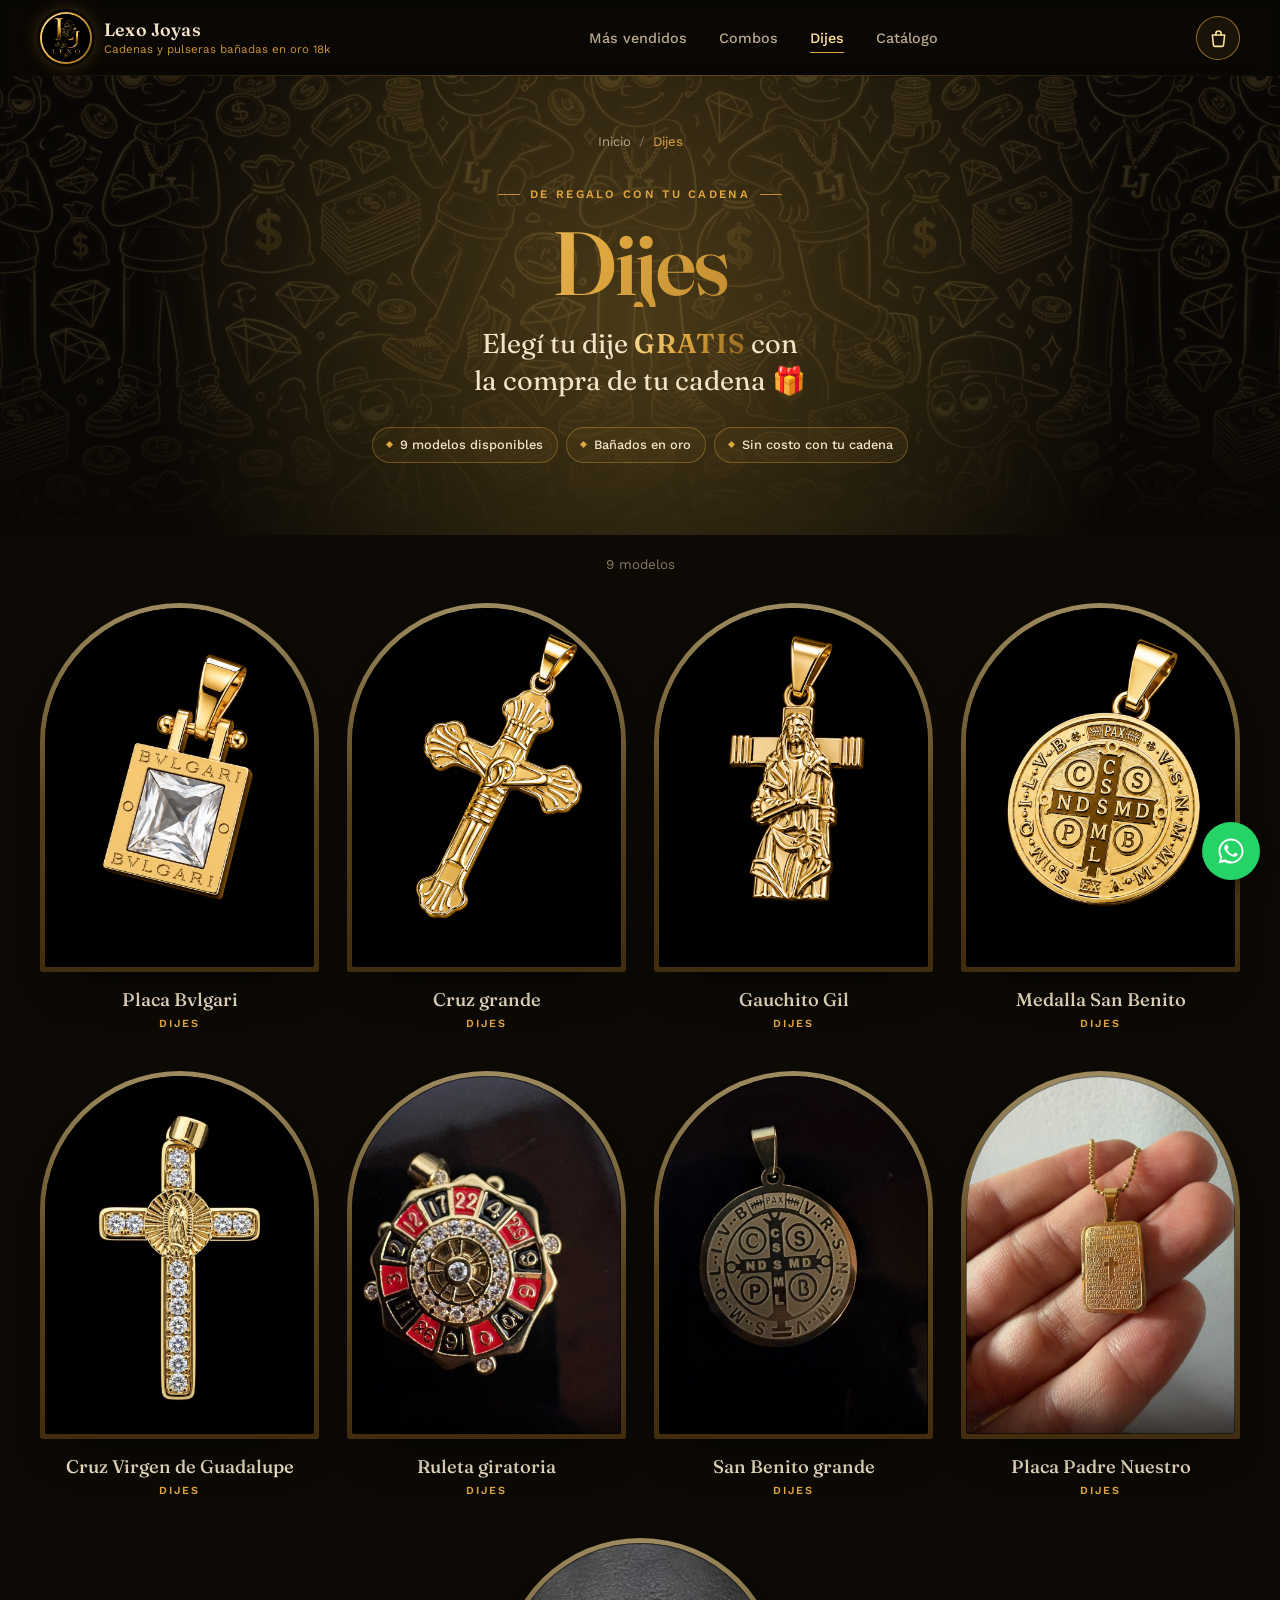
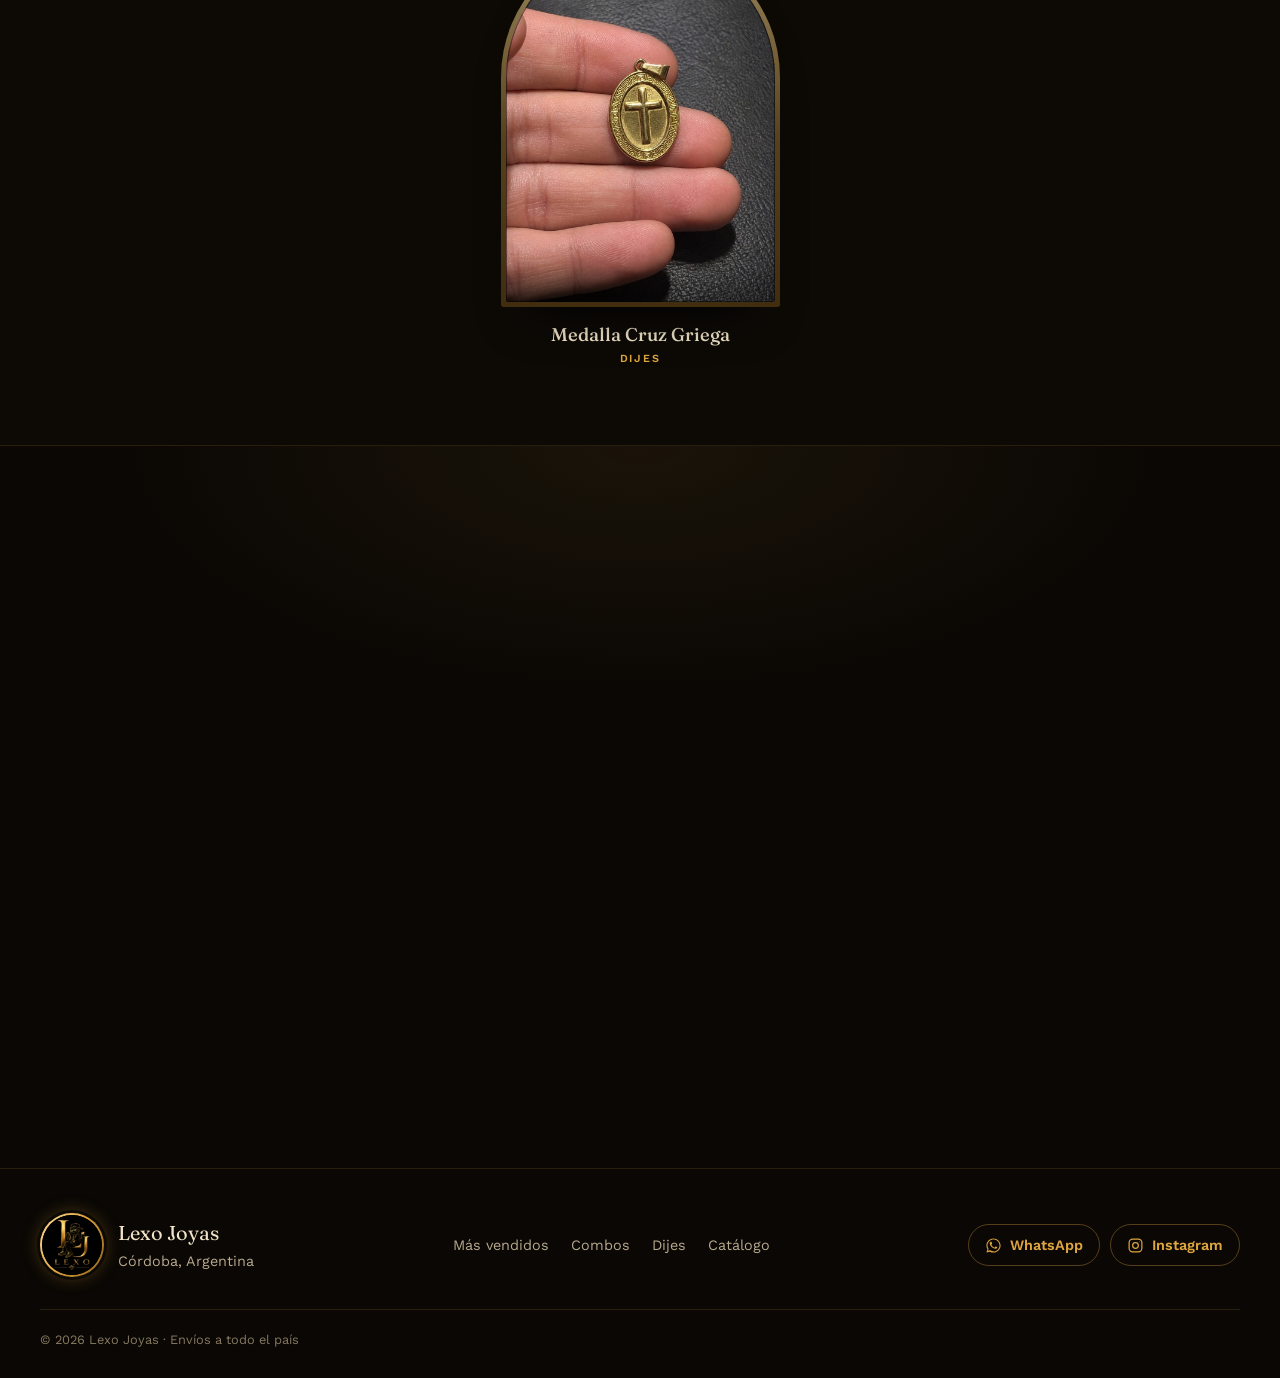
==== commit 53e5d2bb: "Actualizar web a version v7" ====
--- a/dijes.html
+++ b/dijes.html
@@ -5,6 +5,19 @@
   <meta name="viewport" content="width=device-width, initial-scale=1.0" />
   <title>Dijes — Lexo Joyas</title>
   <meta name="description" content="Todos los dijes que podés elegir de regalo con la compra de tu cadena en Lexo Joyas." />
+  <!-- Vista previa al compartir el link (Facebook, WhatsApp, Instagram) -->
+  <link rel="canonical" href="https://lexojoyas.store/dijes.html" />
+  <meta property="og:type" content="website" />
+  <meta property="og:site_name" content="Lexo Joyas" />
+  <meta property="og:locale" content="es_AR" />
+  <meta property="og:url" content="https://lexojoyas.store/dijes.html" />
+  <meta property="og:title" content="Dijes de regalo — Lexo Joyas" />
+  <meta property="og:description" content="Elegí tu dije gratis con la compra de tu cadena bañada en oro 18k. Envíos a todo el país." />
+  <meta property="og:image" content="https://lexojoyas.store/images/og-cadenas.jpg" />
+  <meta property="og:image:width" content="1200" />
+  <meta property="og:image:height" content="630" />
+  <meta property="og:image:alt" content="Cadenas bañadas en oro 18k de Lexo Joyas" />
+  <meta name="twitter:card" content="summary_large_image" />
   <meta name="theme-color" content="#0a0704" />
   <link rel="icon" type="image/png" href="images/logo-icon-180.png" />
   <link rel="apple-touch-icon" href="images/logo-icon-180.png" />
@@ -29,7 +42,7 @@
         </span>
         <span class="brand-text">
           <span class="brand-name">Lexo Joyas</span>
-          <span class="brand-tagline">Anillos, cadenas y pulseras bañados en oro</span>
+          <span class="brand-tagline">Cadenas y pulseras bañadas en oro 18k</span>
         </span>
       </a>
 
--- a/css/style.css
+++ b/css/style.css
@@ -1026,6 +1026,73 @@
   color: var(--color-gold-bright);
 }
 
+.card-price-row {
+  display: flex;
+  align-items: baseline;
+  flex-wrap: wrap;
+  gap: 4px 10px;
+}
+
+.card-price-old {
+  font-size: 0.88rem;
+  font-weight: 500;
+  color: var(--color-ink-mute);
+  text-decoration-thickness: 1.5px;
+}
+
+/* Aviso de stock ("Queda una sola", "Sin stock") */
+.card-stock {
+  display: inline-flex;
+  align-items: center;
+  gap: 7px;
+  align-self: flex-start;
+  margin: 8px 0 0;
+  padding: 3px 10px 3px 8px;
+  border-radius: var(--radius-pill);
+  border: 1px solid rgba(255, 138, 92, 0.45);
+  background: rgba(255, 138, 92, 0.1);
+  color: #ffb08f;
+  font-size: 0.74rem;
+  font-weight: 600;
+}
+
+.card-stock::before {
+  content: "";
+  width: 6px;
+  height: 6px;
+  border-radius: 50%;
+  background: #ff8a5c;
+}
+
+.card-stock.is-soldout {
+  border-color: rgba(183, 169, 142, 0.35);
+  background: rgba(183, 169, 142, 0.08);
+  color: var(--color-ink-soft);
+}
+
+.card-stock.is-soldout::before {
+  background: var(--color-ink-mute);
+}
+
+.btn-add:disabled,
+.qty-btn:disabled {
+  opacity: 0.45;
+  cursor: not-allowed;
+  pointer-events: none;
+}
+
+.visually-hidden {
+  position: absolute;
+  width: 1px;
+  height: 1px;
+  padding: 0;
+  margin: -1px;
+  overflow: hidden;
+  clip: rect(0, 0, 0, 0);
+  white-space: nowrap;
+  border: 0;
+}
+
 .card-actions {
   display: flex;
   align-items: center;
